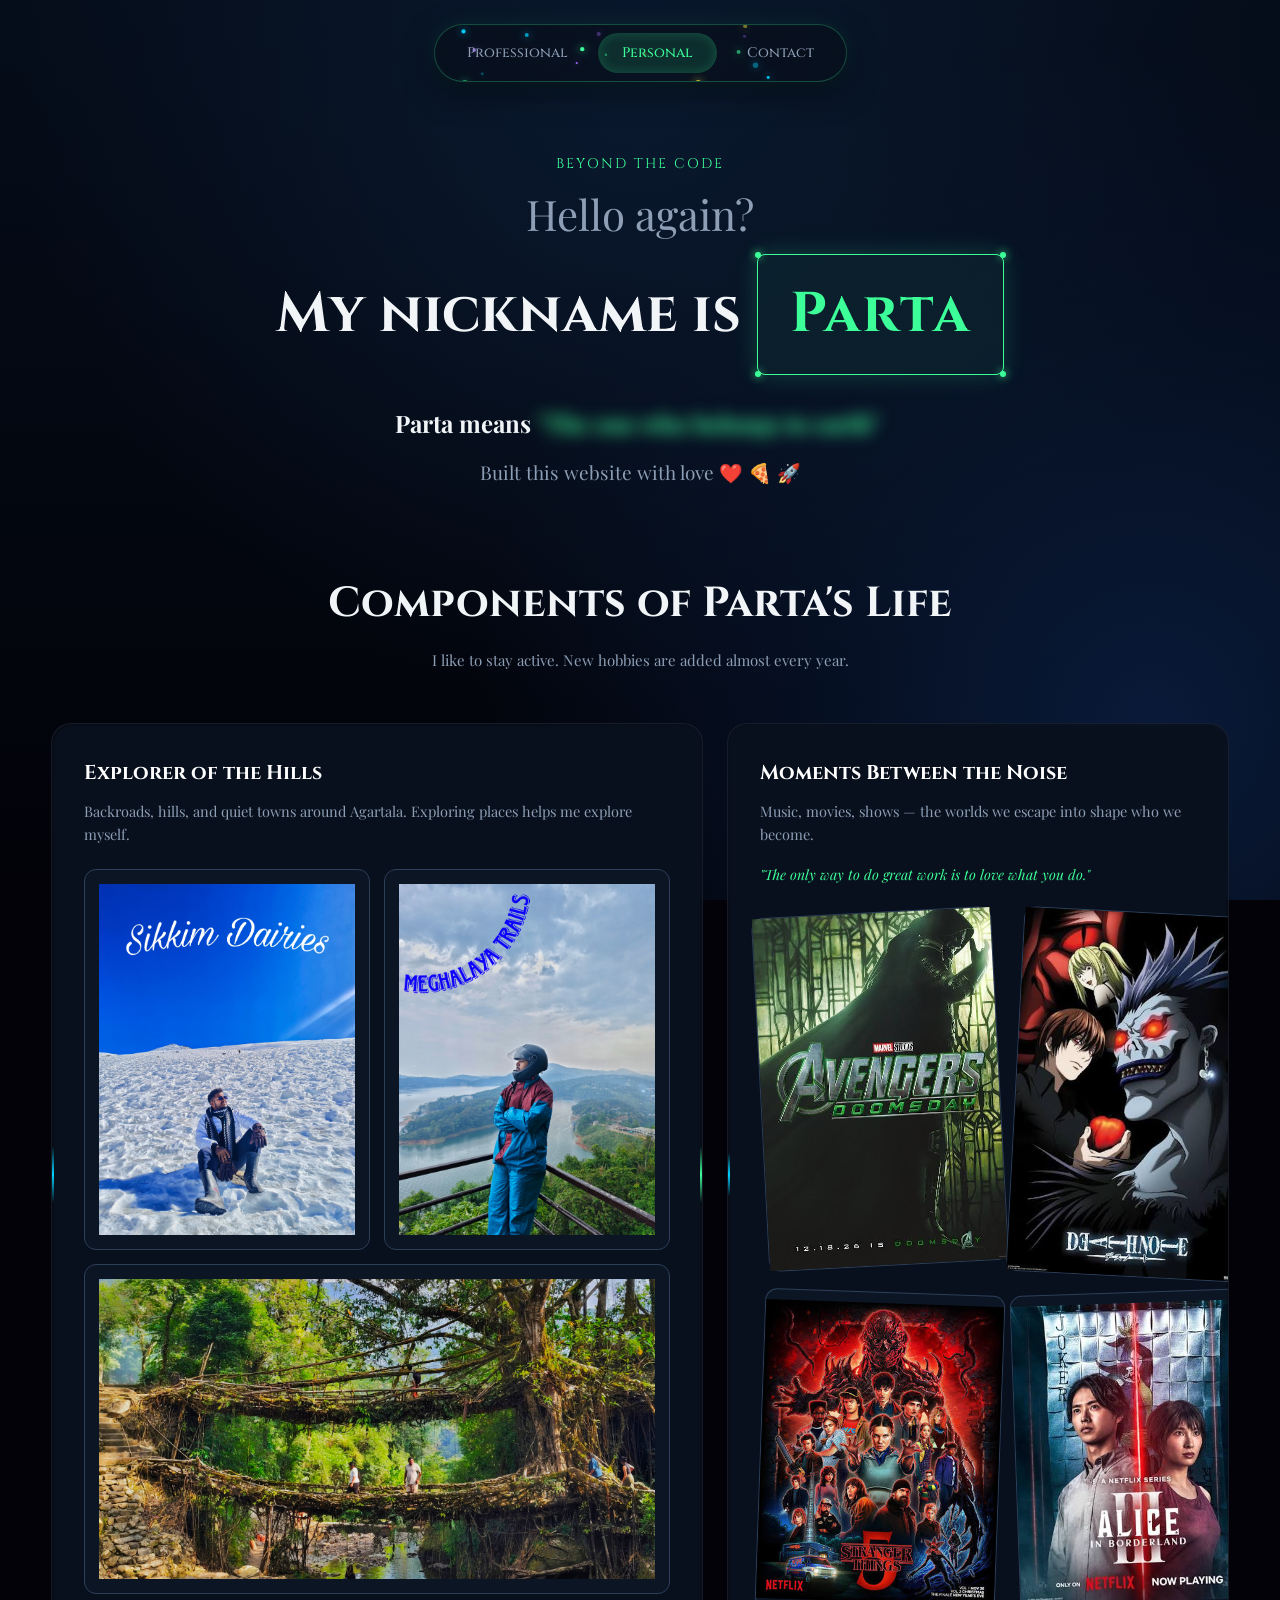
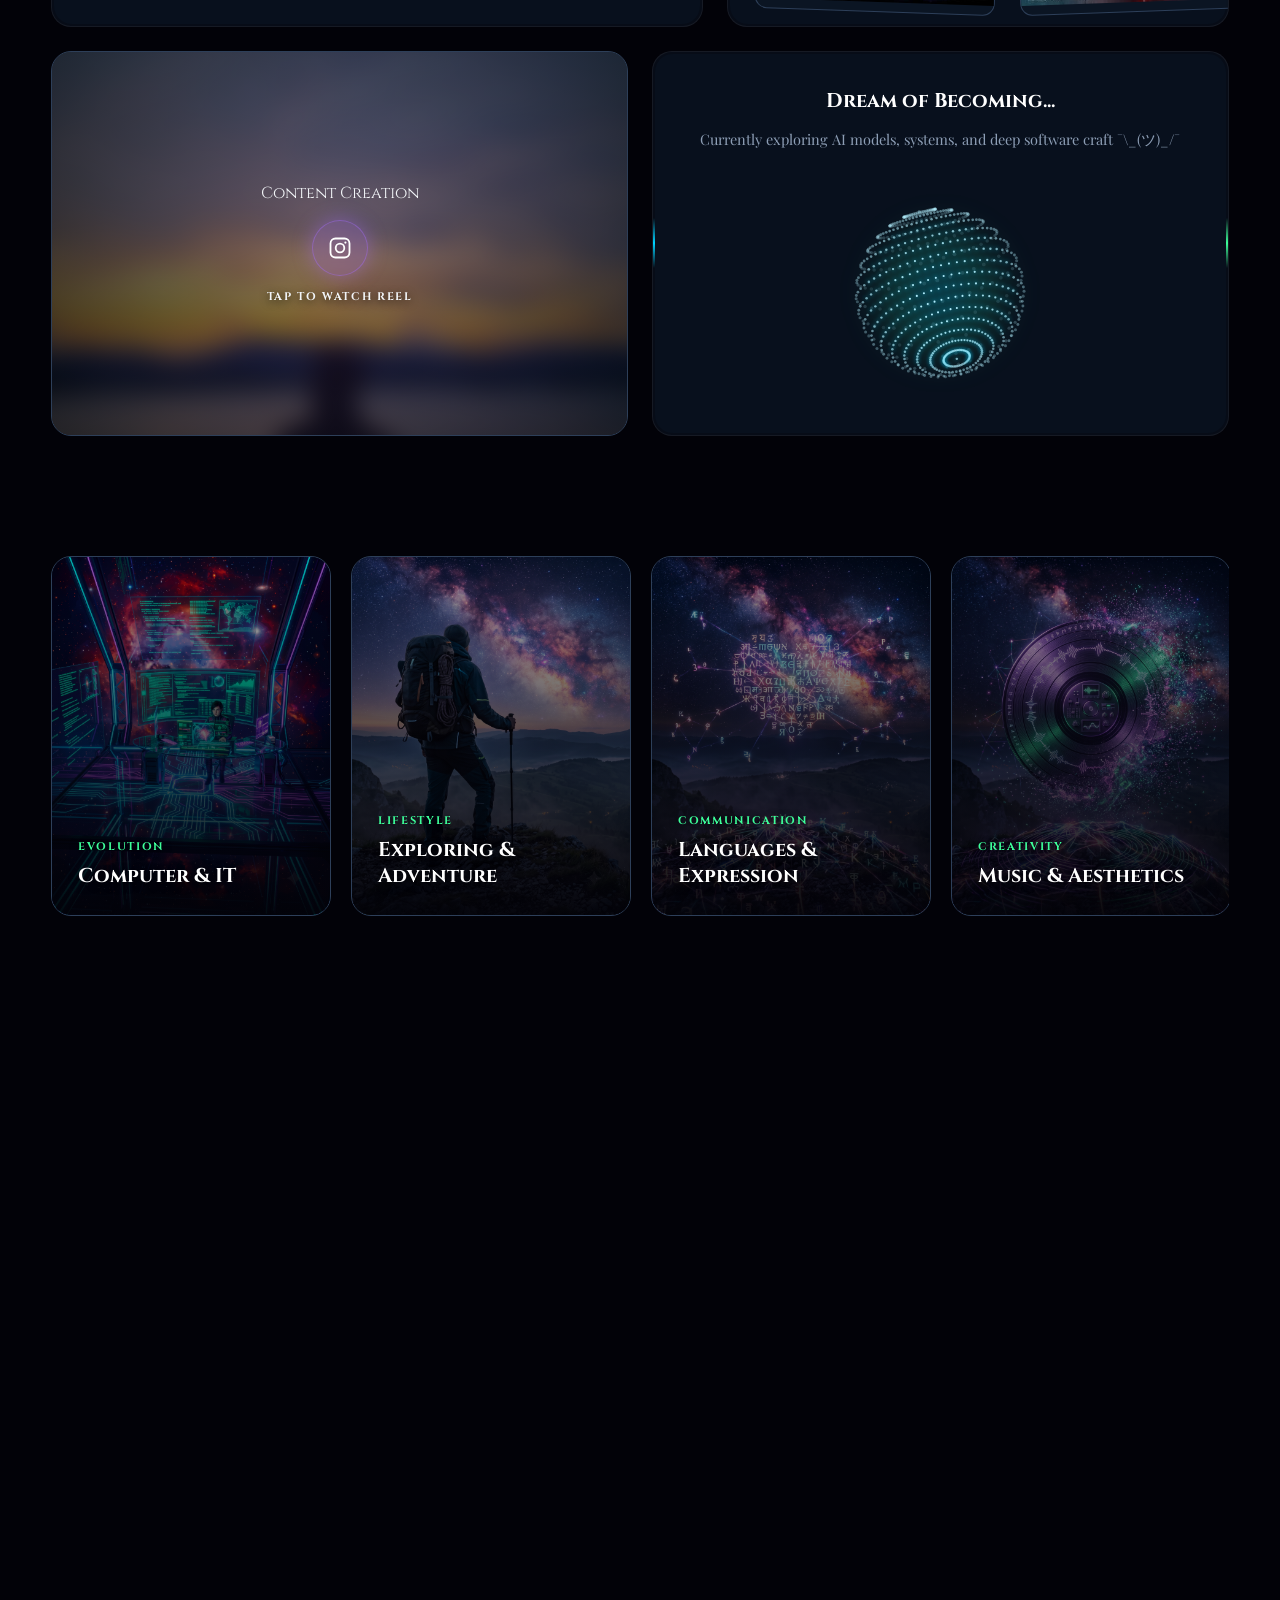
==== personal.html @ 447e6104 "New" ====
<!DOCTYPE html>
<html lang="en">
<head>
<meta charset="UTF-8">
<meta name="viewport" content="width=device-width, initial-scale=1">
<title>Personal | Hrituraj Deb</title>
<meta name="description" content="Beyond the code — hobbies, travel, and everyday life of Hrituraj Deb.">
<link rel="preconnect" href="https://fonts.googleapis.com">
<link rel="preconnect" href="https://fonts.gstatic.com" crossorigin>
<link href="https://fonts.googleapis.com/css2?family=Playfair+Display:ital,wght@0,400..900;1,400..900&display=swap" rel="stylesheet">
<link href="https://fonts.googleapis.com/css2?family=Cinzel:wght@400;600;700;900&display=swap" rel="stylesheet">
<link rel="stylesheet" href="style-personal.css">
</head>
<body>

<div class="scroll-progress"><div class="scroll-progress-fill" id="scrollFill"></div></div>

<div class="wipe-overlay" id="wipeOverlay">
  <div class="wipe-panel"></div><div class="wipe-panel"></div><div class="wipe-panel"></div><div class="wipe-panel"></div><div class="wipe-panel"></div>
</div>

<!-- ===================== FIREFLY NAV ===================== -->
<div class="cnav-wrap pop-in">
  <div class="cnav-container">
    <canvas id="fireflies-canvas"></canvas>
    <nav class="cnav">
      <a href="professional.html" data-transition>Professional</a>
      <a href="personal.html" class="active">Personal</a>
      <a href="contact.html" data-transition>Contact</a>
    </nav>
  </div>
</div>

<nav class="cnav-float" id="cnavFloat">
  <a href="professional.html" data-transition>Professional</a>
  <a href="personal.html" class="active">Personal</a>
  <a href="contact.html" data-transition>Contact</a>
</nav>

<!-- ===================== NICKNAME HERO ===================== -->
<section class="nick-hero pop-in">
  <p class="chero-label">BEYOND THE CODE</p>
  <p class="nick-greeting">Hello again?</p>
  <div class="nick-row">
    My nickname is
    <span class="nick-box">
      <span class="nick-corner tl"></span><span class="nick-corner tr"></span>
      <span class="nick-corner bl"></span><span class="nick-corner br"></span>
      Parta
    </span>
  </div>

  <p class="nick-blurb">Parta means<span class="blur-word" id="blurWord">"The one who belongs to earth"</span></p>
  <p class="nick-love">Built this website with love ❤️ 🍕 🚀</p>
</section>

<!-- ===================== COMPONENTS OF LIFE ===================== -->
<section class="csection pop-in" style="padding-top:0;">
  <h2 class="csection-heading">Components of Parta's Life</h2>
  <p class="csection-sub">I like to stay active. New hobbies are added almost every year.</p>

  <div class="life-grid">
    <!-- Card 1: Explorer -->
    <div class="life-card-glow">
      <div class="life-card-inner">
        <div class="life-card-title">Explorer of the Hills</div>
        <div class="life-card-desc">Backroads, hills, and quiet towns around Agartala. Exploring places helps me explore myself.</div>
        <div class="photo-pair">
          <div class="photo-slot">
            <div class="photo-slot-placeholder">
              <img src="IMAGES/Photo1.jpg" alt="Sikkim Dairies">
            </div>
          </div>
          <div class="photo-slot">
            <div class="photo-slot-placeholder">
              <img src="IMAGES/Photo2.jpg" alt="Shiliong Dairies">
            </div>
          </div>
          <div class="photo-slot">
            <div class="photo-slot-placeholder">
              <img src="IMAGES/Photo3.jpg" alt="Shiliong Dairies">
            </div>
          </div>
        </div>
      </div>
    </div>

    <!-- Card 2: Moments -->
    <div class="life-card-glow">
      <div class="life-card-inner">
        <div class="life-card-title">Moments Between the Noise</div>
        <div class="life-card-desc">Music, movies, shows — the worlds we escape into shape who we become.</div>
        <p class="life-quote">"The only way to do great work is to love what you do."</p>
        <div class="collage-grid">
          <div class="collage-item"><img src="IMAGES/Doom.jpeg"></div>
          <div class="collage-item"><img src="IMAGES/death.jpeg"></div>
          <div class="collage-item"><img src="IMAGES/Strange.jpeg"></div>
          <div class="collage-item"><img src="IMAGES/alice.jpeg"></div>
        </div>
      </div>
    </div>
  </div>

  <div class="life-grid-2">
    <!-- Instagram Reel Slot -->
    <!-- Instagram Reel Slot with Blurred Image Background -->
    <a href="https://www.instagram.com/reel/DbbTIzyvBBQ/?utm_source=ig_web_copy_link&igsi=MzRlODBiNWFlZA==" target="_blank" rel="noopener" class="ig-photo-slot">
      <!-- Blurred Background Image Container -->
      <div class="ig-bg-blur">
        <img src="IMAGES/InstaCover.jpg" alt="Instagram Reel Preview">
      </div>
      <div class="ig-bg-overlay"></div>

      <!-- Foreground Interactive Elements -->
      <div class="ig-content">
        <span class="ig-subheading">Content Creation</span>
        <div class="ig-icon">
          <svg viewBox="0 0 24 24" fill="none" stroke="currentColor" stroke-width="1.8">
            <rect x="2.5" y="2.5" width="19" height="19" rx="5"/>
            <circle cx="12" cy="12" r="4.3"/>
            <circle cx="17.4" cy="6.6" r="1.1" fill="currentColor" stroke="none"/>
          </svg>
        </div>
        <span class="ig-tap-label">TAP TO WATCH REEL</span>
      </div>
    </a>

    <!-- Dream of Becoming: 3D Point-Cloud Sphere -->
    <div class="life-card-glow dream-sphere-card">
      <div class="life-card-inner center-content">
        <div class="life-card-title" style="text-align:center;">Dream of Becoming...</div>
        <div class="life-card-desc" style="text-align:center;">Currently exploring AI models, systems, and deep software craft ¯\_(ツ)_/¯</div>
        
        <div class="sphere-wrap">
          <canvas id="globeCanvas" width="220" height="220"></canvas>
          <div class="sphere-glow-backdrop"></div>
        </div>
      </div>
    </div>
  </div>
</section>

<!-- ===================== HORIZONTAL SCROLL CARDS ===================== -->
<section class="csection scroll-section pop-in" style="padding-top:0;">
  <div class="scroll-row">
    <div class="scroll-card">
      <img src="IMAGES/Scroll1.png" alt="Computer & IT Background" class="scroll-card-bg">
      <div class="scroll-card-content">
        <span class="scroll-card-tag">Evolution</span>
        <div class="scroll-card-title">Computer &amp; IT</div>
      </div>
    </div>
    
    <div class="scroll-card">
      <img src="IMAGES/Scroll2.png" alt="Exploring & Adventure Background" class="scroll-card-bg">
      <div class="scroll-card-content">
        <span class="scroll-card-tag">Lifestyle</span>
        <div class="scroll-card-title">Exploring &amp; Adventure</div>
      </div>
    </div>
    
    <div class="scroll-card">
      <img src="IMAGES/Scroll3.png" alt="Languages & Expression Background" class="scroll-card-bg">
      <div class="scroll-card-content">
        <span class="scroll-card-tag">Communication</span>
        <div class="scroll-card-title">Languages &amp; Expression</div>
      </div>
    </div>
    
    <div class="scroll-card">
      <img src="IMAGES/Scroll4.png" alt="Music & Aesthetics Background" class="scroll-card-bg">
      <div class="scroll-card-content">
        <span class="scroll-card-tag">Creativity</span>
        <div class="scroll-card-title">Music &amp; Aesthetics</div>
      </div>
    </div>
  </div>
</section>

<!-- ===================== ROUTINE / PLANS / MUSIC ===================== -->
<section class="csection pop-in" style="padding-top:0;">
  <div class="life-utility-grid">
    <!-- Routine -->
    <div class="life-card-glow">
      <div class="life-card-inner utility-inner">
        <div class="routine-title">Daily routine <span>⏱</span></div>
        <div class="routine-list">
          <div><div class="routine-time">7:00 AM</div><div class="routine-label">Wake up &amp; 1 Charak Chai</div></div>
          <div><div class="routine-time">8:00 AM - 9:30 AM</div><div class="routine-label">Prepairing Meals &amp; Shower</div></div>
          <div><div class="routine-time">10:00 AM - 4:00 PM</div><div class="routine-label">Development &amp; AI Research</div></div>
          <div><div class="routine-time">6:30 PM</div><div class="routine-label">Leisure &amp; Creative Time</div></div>
          <div><div class="routine-time">9:00 PM</div><div class="routine-label">Music &amp; Exploration</div></div>
          <div><div class="routine-time">11:00 PM</div><div class="routine-label">Wrap up &amp; Deep Sleep</div></div>
        </div>
      </div>
    </div>

    <!-- Future Plans -->
    <div class="life-card-glow">
      <div class="life-card-inner utility-inner">
        <div class="routine-title">Future plan <span>🎯</span></div>
        <ul class="plan-list">
          <li>Graduation with Masters</li>
          <li>Exploring the hidden natural gems of India</li>
          <li>Deploying my own search engine</li>
          <li>Master crafting skill</li>
          <li>Make family &amp; peers proud</li>
          <li>May be a trip to Morocco... who knows 🥱</li>
        </ul>
      </div>
    </div>

    <!-- Cosmic Vinyl Music Player Card -->
    <div class="life-card-glow music-bento-card">
      <div class="life-card-inner utility-inner music-player-v2">
        <audio id="portfolioAudio" src="Be Intehaan_320(KoshalWorld.Com).mp3" preload="metadata"></audio>

        <!-- Top Header & Live Status Badge -->
        <div class="music-top-bar">
          <span class="music-kicker">FAVORITE TRACK</span>
          <span class="music-badge" id="musicStatusBadge">
            <span class="music-pulse-dot"></span> Paused
          </span>
        </div>

        <!-- Center Showcase: Rotating Vinyl & Track Meta -->
        <div class="music-showcase">
          <div class="vinyl-disc-wrap" id="vinylWrap">
            <div class="vinyl-disc">
              <div class="vinyl-groove g1"></div>
              <div class="vinyl-groove g2"></div>
              <div class="vinyl-groove g3"></div>
              <div class="vinyl-center">
                <div class="vinyl-label">
                  <span>Race 2</span>
                </div>
                <div class="vinyl-hole"></div>
              </div>
            </div>
            <div class="vinyl-glow"></div>
          </div>

          <div class="music-track-info">
            <h3 class="music-player-title">Be Intehaan</h3>
            <p class="music-player-sub">Atif Aslam &amp; Sunidhi Chauhan</p>
            <span class="music-album-tag">Race 2 Soundtrack</span>
          </div>
        </div>

        <!-- Animated Audio Spectrum Visualizer -->
        <div class="music-spectrum" id="musicWave"></div>

        <!-- Progress Timeline & Scrub Bar -->
        <div class="music-progress-wrap">
          <span class="music-time" id="musicCurrentTime">0:00</span>
          <div class="music-progress-bar" id="musicProgressBar">
            <div class="music-progress-fill" id="musicProgressFill"></div>
            <div class="music-progress-handle" id="musicProgressHandle"></div>
          </div>
          <span class="music-time" id="musicDuration">0:00</span>
        </div>

        <!-- Control Buttons -->
        <div class="music-controls">
          <button type="button" class="m-ctrl-btn" id="prevTrackBtn" aria-label="Rewind 10s">
            <svg viewBox="0 0 24 24" fill="none" stroke="currentColor" stroke-width="2"><path d="M11 19l-9-7 9-7v14zM22 19l-9-7 9-7v14z"/></svg>
          </button>
          
          <button type="button" class="m-play-btn" aria-label="Play Track" id="playBtn">
            <svg viewBox="0 0 24 24" fill="currentColor"><path d="M8 5v14l11-7z"/></svg>
          </button>
          
          <button type="button" class="m-ctrl-btn" id="nextTrackBtn" aria-label="Forward 10s">
            <svg viewBox="0 0 24 24" fill="none" stroke="currentColor" stroke-width="2"><path d="M13 5l9 7-9 7V5zM2 5l9 7-9 7V5z"/></svg>
          </button>
        </div>
      </div>
    </div>
  </div>
</section>

<!-- ===================== FINAL THANKS ===================== -->
<section class="final-thanks pop-in">
  <p class="final-thanks-label">For visiting my profile</p>
  <div class="thankyou-block">
    <!-- Animated Drifting Cloud Layers -->
    <div class="clouds-backdrop" aria-hidden="true">
      <div class="cloud-layer cloud-layer-back"></div>
      <div class="cloud-layer cloud-layer-mid"></div>
      <div class="cloud-layer cloud-layer-front"></div>
    </div>

    <!-- Thank You Text Content -->
    <p class="thankyou-text">Thank you.</p>
  </div>
  <div style="margin-top:24px;">
    <a href="contact.html" class="cbtn" data-transition>Let's Get In Touch &gt;</a>
  </div>
</section>

<!-- ===================== FOOTER ===================== -->
<footer class="cfooter pop-in">
  <span class="cfooter-name">Hrituraj Deb</span>
  <div class="cfooter-socials">
    <a href="https://www.instagram.com/inclined__soul?utm_source=qr&igsh=NzVuamp5dzZkOHFp" aria-label="Instagram"><svg viewBox="0 0 24 24" fill="none" stroke="currentColor" stroke-width="1.6"><rect x="2.5" y="2.5" width="19" height="19" rx="5"/><circle cx="12" cy="12" r="4.3"/></svg></a>
    <a href="https://www.linkedin.com/in/hrituraj-deb-16aa7535a/" aria-label="LinkedIn"><svg viewBox="0 0 24 24" fill="currentColor"><path d="M20.45 20.45h-3.56v-5.57c0-1.33-.02-3.03-1.85-3.03-1.86 0-2.14 1.45-2.14 2.94v5.66H9.34V9h3.41v1.56h.05c.48-.9 1.64-1.85 3.37-1.85 3.6 0 4.27 2.37 4.27 5.46v6.28zM5.34 7.43a2.07 2.07 0 1 1 0-4.13 2.07 2.07 0 0 1 0 4.13zM7.12 20.45H3.56V9h3.56v11.45z"/></svg></a>
    <a href="https://github.com/Devil1867" aria-label="GitHub"><svg viewBox="0 0 24 24" fill="currentColor"><path d="M12 .5C5.65.5.5 5.65.5 12c0 5.08 3.29 9.39 7.86 10.91.57.1.78-.25.78-.55 0-.27-.01-1.17-.02-2.12-3.2.7-3.87-1.36-3.87-1.36-.53-1.34-1.29-1.7-1.29-1.7-1.05-.72.08-.7.08-.7 1.17.08 1.78 1.2 1.78 1.2 1.03 1.77 2.71 1.26 3.37.96.1-.75.4-1.26.73-1.55-2.55-.29-5.23-1.28-5.23-5.7 0-1.26.45-2.29 1.19-3.1-.12-.29-.52-1.46.11-3.05 0 0 .97-.31 3.18 1.18a11 11 0 0 1 5.79 0c2.2-1.49 3.17-1.18 3.17-1.18.64 1.59.24 2.76.12 3.05.74.81 1.18 1.84 1.18 3.1 0 4.43-2.69 5.4-5.25 5.69.41.36.78 1.08.78 2.17 0 1.57-.01 2.83-.01 3.22 0 .3.2.66.79.55A10.52 10.52 0 0 0 23.5 12C23.5 5.65 18.35.5 12 .5z"/></svg></a>
    <a href="mailto:debhrituraj621@gmail.com" aria-label="Email"><svg viewBox="0 0 24 24" fill="none" stroke="currentColor" stroke-width="1.6"><rect x="2" y="4" width="20" height="16" rx="2"/><path d="m3 6 9 7 9-7"/></svg></a>
  </div>
</footer>

<script src="clone-shared.js"></script>
<script>
  /* Fireflies on Nav Canvas */
  (function initFireflies() {
    const canvas = document.getElementById('fireflies-canvas');
    if (!canvas) return;
    const ctx = canvas.getContext('2d');
    let width, height;
    
    function resize() {
      width = canvas.width = canvas.parentElement.offsetWidth;
      height = canvas.height = canvas.parentElement.offsetHeight;
    }
    resize();
    window.addEventListener('resize', resize);

    const colors = ['#3dff9a', '#00d2ff', '#a56cff', '#ffec3d'];
    const particles = Array.from({ length: 18 }, () => ({
      x: Math.random() * width,
      y: Math.random() * height,
      vx: (Math.random() - 0.5) * 0.8,
      vy: (Math.random() - 0.5) * 0.8,
      size: Math.random() * 2 + 1,
      color: colors[Math.floor(Math.random() * colors.length)],
      alpha: Math.random()
    }));

    function loop() {
      ctx.clearRect(0, 0, width, height);
      particles.forEach(p => {
        p.x += p.vx;
        p.y += p.vy;
        p.alpha += (Math.random() - 0.5) * 0.05;
        if (p.alpha < 0.2) p.alpha = 0.2;
        if (p.alpha > 1) p.alpha = 1;
        if (p.x < 0) p.x = width;
        if (p.x > width) p.x = 0;
        if (p.y < 0) p.y = height;
        if (p.y > height) p.y = 0;

        ctx.beginPath();
        ctx.arc(p.x, p.y, p.size, 0, Math.PI * 2);
        ctx.fillStyle = p.color;
        ctx.globalAlpha = p.alpha;
        ctx.shadowBlur = 8;
        ctx.shadowColor = p.color;
        ctx.fill();
      });
      requestAnimationFrame(loop);
    }
    loop();
  })();

  /* Click to Reveal Word */
  const blurWord = document.getElementById('blurWord');
  if (blurWord){
    blurWord.addEventListener('click', () => blurWord.classList.toggle('revealed'));
  }
  /* 3. Audio Engine & Turntable Controller */
  const wave = document.getElementById('musicWave');
  if (wave && wave.children.length === 0) {
    for (let i = 0; i < 32; i++) {
      const bar = document.createElement('span');
      wave.appendChild(bar);
    }
  }

  const audio = document.getElementById('portfolioAudio');
  const playBtn = document.getElementById('playBtn');
  const vinylWrap = document.getElementById('vinylWrap');
  const vinylDisc = vinylWrap?.querySelector('.vinyl-disc');
  const statusBadge = document.getElementById('musicStatusBadge');
  const progressFill = document.getElementById('musicProgressFill');
  const progressBar = document.getElementById('musicProgressBar');
  const currentTimeEl = document.getElementById('musicCurrentTime');
  const durationEl = document.getElementById('musicDuration');
  const prevBtn = document.getElementById('prevTrackBtn');
  const nextBtn = document.getElementById('nextTrackBtn');

  function formatTime(seconds) {
    if (isNaN(seconds)) return '0:00';
    const mins = Math.floor(seconds / 60);
    const secs = Math.floor(seconds % 60);
    return `${mins}:${secs < 10 ? '0' : ''}${secs}`;
  }

  function setPlaybackVisuals(isPlaying) {
    if (!playBtn) return;
    
    // Animate Equalizer Bars
    if (wave) {
      [...wave.children].forEach(bar => {
        bar.style.animationPlayState = isPlaying ? 'running' : 'paused';
      });
    }

    // Spin Vinyl Disc & Glow
    if (vinylDisc) {
      vinylDisc.style.animationPlayState = isPlaying ? 'running' : 'paused';
    }
    if (vinylWrap) {
      vinylWrap.classList.toggle('playing', isPlaying);
    }

    // Toggle Badge
    if (statusBadge) {
      statusBadge.classList.toggle('playing', isPlaying);
      statusBadge.innerHTML = isPlaying 
        ? '<span class="music-pulse-dot"></span> Playing' 
        : '<span class="music-pulse-dot"></span> Paused';
    }

    // Switch Play / Pause Icon
    playBtn.innerHTML = isPlaying
      ? '<svg viewBox="0 0 24 24" fill="currentColor"><path d="M6 5h4v14H6zM14 5h4v14h-4z"/></svg>'
      : '<svg viewBox="0 0 24 24" fill="currentColor"><path d="M8 5v14l11-7z"/></svg>';
  }

  if (audio && playBtn) {
    playBtn.addEventListener('click', () => {
      if (audio.paused) {
        audio.play().then(() => setPlaybackVisuals(true)).catch(console.error);
      } else {
        audio.pause();
        setPlaybackVisuals(false);
      }
    });

    audio.addEventListener('loadedmetadata', () => {
      if (durationEl) durationEl.textContent = formatTime(audio.duration);
    });

    audio.addEventListener('timeupdate', () => {
      if (!audio.duration) return;
      const pct = (audio.currentTime / audio.duration) * 100;
      if (progressFill) progressFill.style.width = pct + '%';
      if (currentTimeEl) currentTimeEl.textContent = formatTime(audio.currentTime);
    });

    audio.addEventListener('ended', () => {
      setPlaybackVisuals(false);
      if (progressFill) progressFill.style.width = '0%';
      if (currentTimeEl) currentTimeEl.textContent = '0:00';
    });

    if (progressBar) {
      progressBar.addEventListener('click', (e) => {
        const rect = progressBar.getBoundingClientRect();
        const clickRatio = (e.clientX - rect.left) / rect.width;
        audio.currentTime = clickRatio * audio.duration;
      });
    }

    if (prevBtn) {
      prevBtn.addEventListener('click', () => {
        audio.currentTime = Math.max(0, audio.currentTime - 10);
      });
    }

    if (nextBtn) {
      nextBtn.addEventListener('click', () => {
        audio.currentTime = Math.min(audio.duration, audio.currentTime + 10);
      });
    }
  }

  /* Scroll Progress & Floating Nav */
  const scrollFill = document.getElementById('scrollFill');
  const cnavFloat = document.getElementById('cnavFloat');
  window.addEventListener('scroll', () => {
    const scrollable = document.documentElement.scrollHeight - window.innerHeight;
    const pct = scrollable > 0 ? (window.scrollY / scrollable) * 100 : 0;
    if (scrollFill) scrollFill.style.height = pct + '%';
    if (cnavFloat) cnavFloat.classList.toggle('visible', window.scrollY > 300);
  }, { passive:true });

  /* Pop-in Observer */
  const popEls = document.querySelectorAll('.pop-in');
  if ('IntersectionObserver' in window) {
    const io = new IntersectionObserver((entries) => {
      entries.forEach(entry => {
        if (entry.isIntersecting) {
          entry.target.classList.add('in-view');
          io.unobserve(entry.target);
        }
      });
    }, { threshold: 0.1 });
    popEls.forEach(el => io.observe(el));
  } else {
    popEls.forEach(el => el.classList.add('in-view'));
  }
/* 3D Dotted Point-Cloud Sphere Engine */
  (function init3DGlobe() {
    const canvas = document.getElementById('globeCanvas');
    if (!canvas) return;
    const ctx = canvas.getContext('2d');
    
    const size = 220;
    canvas.width = size * window.devicePixelRatio;
    canvas.height = size * window.devicePixelRatio;
    ctx.scale(window.devicePixelRatio, window.devicePixelRatio);

    const radius = 80;
    const points = [];
    const numRings = 16;
    const dotsPerRing = 48;

    // Generate UV Sphere Latitude & Longitude Dot Coordinates
    for (let i = 0; i < numRings; i++) {
      const phi = (Math.PI * (i + 1)) / (numRings + 1);
      const y = radius * Math.cos(phi);
      const ringRadius = radius * Math.sin(phi);

      for (let j = 0; j < dotsPerRing; j++) {
        const theta = (2 * Math.PI * j) / dotsPerRing;
        const x = ringRadius * Math.sin(theta);
        const z = ringRadius * Math.cos(theta);
        points.push({ x, y, z });
      }
    }

    // Include Poles
    points.push({ x: 0, y: radius, z: 0 });
    points.push({ x: 0, y: -radius, z: 0 });

    let rotY = 0;
    const tiltX = 0.35; // Tilt axis forward
    const tiltZ = -0.25; // Subtle diagonal lean

    function project(p, angleY) {
      // Rotate around Y axis
      const cosY = Math.cos(angleY);
      const sinY = Math.sin(angleY);
      let x1 = p.x * cosY + p.z * sinY;
      let y1 = p.y;
      let z1 = -p.x * sinY + p.z * cosY;

      // Fixed Tilt on X
      const cosX = Math.cos(tiltX);
      const sinX = Math.sin(tiltX);
      let y2 = y1 * cosX - z1 * sinX;
      let z2 = y1 * sinX + z1 * cosX;

      // Fixed Tilt on Z
      const cosZ = Math.cos(tiltZ);
      const sinZ = Math.sin(tiltZ);
      let x3 = x1 * cosZ - y2 * sinZ;
      let y3 = x1 * sinZ + y2 * cosZ;

      // Perspective projection
      const fov = 260;
      const scale = fov / (fov + z2);
      const projX = size / 2 + x3 * scale;
      const projY = size / 2 + y3 * scale;
      
      // Depth shading (brighter in front, dim in back)
      const alpha = Math.max(0.12, (z2 + radius) / (2 * radius));

      return { x: projX, y: projY, scale, alpha, z: z2 };
    }

    function render() {
      ctx.clearRect(0, 0, size, size);
      rotY += 0.007; // Rotation speed

      const projected = points.map(p => project(p, rotY));

      // Sort points by depth so front dots render cleanly
      projected.sort((a, b) => a.z - b.z);

      projected.forEach(p => {
        ctx.beginPath();
        const dotSize = Math.max(0.6, p.scale * 1.35);
        ctx.arc(p.x, p.y, dotSize, 0, Math.PI * 2);
        
        // Cyan-emerald glowing points
        ctx.fillStyle = `rgba(180, 240, 255, ${p.alpha})`;
        ctx.shadowBlur = p.alpha > 0.6 ? 4 : 0;
        ctx.shadowColor = '#00d2ff';
        ctx.fill();
      });

      requestAnimationFrame(render);
    }
    render();
  })();
</script>
</body>
</html>
---- style-personal.css ----
@import url('https://fonts.googleapis.com/css2?family=Playfair+Display:ital,wght@0,400..900;1,400..900&display=swap');
:root {
  --bg-0: #020208;
  --bg-navy: #050d1a;
  --bg-1: rgba(10, 16, 28, 0.75);
  --bg-2: #0e1726;
  --line: #1c2738;
  --line-bright: #2d3f59;
  --text-0: #f2f5f8;
  --text-1: #8d9eb5;
  --text-2: #52637a;
  --accent: #3dff9a;
  --accent-dim: rgba(61, 255, 154, 0.15);
  --accent-2: #00d2ff;
  --purple: #a56cff;
  --mono: 'Cinzel', Georgia, serif;
  --display: 'Playfair Display', Georgia, serif;
}

* { margin: 0; padding: 0; box-sizing: border-box; }
html { scroll-behavior: smooth; background: var(--bg-0); }

body {
  background-color: var(--bg-0);
  background-image: 
    radial-gradient(circle at 50% 10%, #0a192f 0%, transparent 60%),
    radial-gradient(circle at 90% 80%, #091a38 0%, transparent 50%),
    linear-gradient(180deg, var(--bg-navy) 0%, var(--bg-0) 100%),
    linear-gradient(to right, rgba(61, 255, 154, 0.04) 1px, transparent 1px),
    linear-gradient(to bottom, rgba(61, 255, 154, 0.04) 1px, transparent 1px);
  background-size: 100% 100%, 100% 100%, 100% 100%, 50px 50px, 50px 50px;
  background-attachment: fixed;
  color: var(--text-0);
  font-family: var(--mono);
  font-size: 16px;
  line-height: 1.7;
  overflow-x: hidden;
}

a { color: inherit; text-decoration: none; }
::selection { background: var(--accent); color: #000; }
img { max-width: 100%; display: block; }

/* ===================== SCROLL PROGRESS ===================== */
.scroll-progress {
  position: fixed;
  top: 0; right: 8px;
  width: 4px;
  height: 100vh;
  z-index: 200;
  pointer-events: none;
}
.scroll-progress-fill {
  width: 100%;
  background: linear-gradient(to bottom, var(--accent-2), var(--accent));
  box-shadow: 0 0 12px var(--accent);
  height: 0%;
  border-radius: 4px;
}

/* ===================== POP-UP ANIMATIONS ===================== */
.pop-in {
  opacity: 0;
  transform: translateY(30px) scale(0.97);
  transition: opacity 0.7s cubic-bezier(0.16, 1, 0.3, 1), transform 0.7s cubic-bezier(0.16, 1, 0.3, 1);
}
.pop-in.in-view {
  opacity: 1;
  transform: translateY(0) scale(1);
}

/* ===================== FIREFLY NAV ===================== */
.cnav-wrap {
  display: flex;
  justify-content: center;
  padding: 24px 16px 0;
  position: relative;
  z-index: 50;
  width: 100%;
}
.cnav-container {
  position: relative;
  border-radius: 999px;
  padding: 2px;
  backdrop-filter: blur(14px);
  background: rgba(8, 15, 26, 0.65);
  border: 1px solid rgba(61, 255, 154, 0.25);
  box-shadow: 0 10px 30px rgba(0, 0, 0, 0.5), 0 0 20px rgba(61, 255, 154, 0.1);
  transition: transform 0.3s cubic-bezier(0.34, 1.56, 0.64, 1), box-shadow 0.3s ease;
  overflow: hidden;
  max-width: 100%;
}
.cnav-container:hover {
  transform: translateY(-3px) scale(1.01);
  box-shadow: 0 15px 40px rgba(0, 0, 0, 0.6), 0 0 25px rgba(61, 255, 154, 0.3);
}
#fireflies-canvas {
  position: absolute;
  inset: 0;
  pointer-events: none;
  border-radius: 999px;
  z-index: 1;
}
.cnav {
  display: flex;
  gap: 6px;
  padding: 6px;
  position: relative;
  z-index: 2;
  align-items: center;
  justify-content: center;
  flex-wrap: nowrap;
}
.cnav a {
  font-size: clamp(12px, 3vw, 14px);
  font-weight: 500;
  padding: 8px clamp(12px, 3.5vw, 24px);
  border-radius: 999px;
  color: var(--text-1);
  transition: all 0.25s ease;
  white-space: nowrap;
}
.cnav a:hover {
  color: #fff;
  text-shadow: 0 0 8px rgba(255,255,255,0.6);
}
.cnav a.active {
  color: var(--accent);
  background: rgba(61, 255, 154, 0.12);
  box-shadow: inset 0 0 12px rgba(61, 255, 154, 0.2);
}

.cnav-float {
  position: fixed;
  bottom: 28px;
  left: 50%;
  transform: translateX(-50%) translateY(20px);
  opacity: 0;
  pointer-events: none;
  z-index: 150;
  transition: opacity .3s ease, transform .3s ease;
  display: flex;
  gap: 6px;
  background: rgba(5, 13, 26, 0.85);
  backdrop-filter: blur(14px);
  border: 1px solid var(--line-bright);
  border-radius: 999px;
  padding: 6px;
}
.cnav-float.visible { opacity: 1; transform: translateX(-50%) translateY(0); pointer-events: auto; }
.cnav-float a {
  font-size: 13px;
  padding: 8px 20px;
  border-radius: 999px;
  color: var(--text-1);
}
.cnav-float a.active { color: var(--accent); background: var(--accent-dim); }

/* ===================== NICKNAME HERO ===================== */
.nick-hero {
  max-width: 1100px;
  margin: 0 auto;
  padding: 70px 4vw 40px;
  text-align: center;
}
.chero-label {
  font-size: 14px;
  color: var(--accent);
  letter-spacing: 2px;
  text-transform: uppercase;
  margin-bottom: 12px;
}
.nick-greeting {
  font-family: var(--display);
  font-size: clamp(26px, 4.5vw, 42px);
  color: var(--text-1);
  margin-bottom: 14px;
  line-height: 1.25;
}
.nick-row {
  display: flex;
  align-items: center;
  justify-content: center;
  flex-wrap: wrap;
  gap: 16px;
  font-family: var(--mono);
  font-size: clamp(32px, 5.5vw, 56px);
  font-weight: 700;
  color: var(--text-0);
  margin-bottom: 28px;
}
.nick-box {
  position: relative;
  display: inline-flex;
  align-items: center;
  padding: 12px 32px;
  border: 1px solid var(--accent);
  border-radius: 8px;
  color: var(--accent);
  background: rgba(61, 255, 154, 0.05);
  box-shadow: 0 0 25px rgba(61, 255, 154, 0.2);
  letter-spacing: 2px;
}
.nick-corner {
  position: absolute;
  width: 6px; height: 6px;
  border-radius: 50%;
  background: var(--accent);
  box-shadow: 0 0 8px var(--accent);
}
.nick-corner.tl { top: -3px; left: -3px; }
.nick-corner.tr { top: -3px; right: -3px; }
.nick-corner.bl { bottom: -3px; left: -3px; }
.nick-corner.br { bottom: -3px; right: -3px; }

.nick-blurb {
  font-family: var(--display);
  font-size: 24px;
  font-weight: 700;
  color: var(--text-0);
  margin-bottom: 12px;
}
.blur-word {
  cursor: pointer;
  filter: blur(8px);
  color: var(--accent);
  transition: filter 0.35s ease, color 0.35s ease;
  display: inline-block;
  padding: 0 6px;
}
.blur-word.revealed { filter: blur(0); }

.nick-love {
  font-family: var(--display);
  color: var(--text-1);
  font-size: 19px;
  margin-bottom: 40px;
}

/* ===================== CLOUD FLOWING THANK YOU ===================== */
.thankyou-block {
  position: relative;
  text-align: center;
  padding: 60px 0 70px;
  overflow: hidden;
  border-radius: 20px;
}

/* Floating Clouds Backdrop */
.clouds-backdrop {
  position: absolute;
  inset: 0;
  pointer-events: none;
  z-index: 0;
  overflow: hidden;
  mask-image: linear-gradient(to bottom, transparent 0%, rgba(0, 0, 0, 1) 25%, rgba(0, 0, 0, 1) 75%, transparent 100%);
  -webkit-mask-image: linear-gradient(to bottom, transparent 0%, rgba(0, 0, 0, 1) 25%, rgba(0, 0, 0, 1) 75%, transparent 100%);
}

.cloud-layer {
  position: absolute;
  top: 0;
  left: 0;
  width: 300%;
  height: 100%;
  background-repeat: repeat-x;
  background-size: contain;
}

/* Back Cloud Layer: Soft deep purple, slow drift */
.cloud-layer-back {
  background-image: radial-gradient(ellipse 260px 80px at 20% 50%, rgba(165, 108, 255, 0.22) 0%, transparent 70%),
                    radial-gradient(ellipse 320px 90px at 70% 40%, rgba(0, 210, 255, 0.18) 0%, transparent 70%);
  animation: driftClouds 32s linear infinite;
  filter: blur(28px);
  opacity: 0.6;
}

/* Mid Cloud Layer: Vibrant neon magenta/purple puff */
.cloud-layer-mid {
  background-image: radial-gradient(ellipse 200px 70px at 40% 60%, rgba(224, 30, 90, 0.25) 0%, transparent 65%),
                    radial-gradient(ellipse 240px 80px at 90% 50%, rgba(165, 108, 255, 0.3) 0%, transparent 70%);
  animation: driftClouds 22s linear infinite;
  filter: blur(20px);
  opacity: 0.75;
}

/* Front Cloud Layer: Emerald & Cyan drift, fastest layer */
.cloud-layer-front {
  background-image: radial-gradient(ellipse 180px 60px at 15% 45%, rgba(61, 255, 154, 0.2) 0%, transparent 60%),
                    radial-gradient(ellipse 210px 70px at 65% 55%, rgba(0, 210, 255, 0.22) 0%, transparent 65%);
  animation: driftClouds 15s linear infinite;
  filter: blur(14px);
  opacity: 0.85;
}

@keyframes driftClouds {
  0% {
    transform: translateX(0);
  }
  100% {
    transform: translateX(-50%);
  }
}

.thankyou-text {
  position: relative;
  z-index: 2;
  font-family: var(--display);
  font-size: clamp(38px, 6.5vw, 68px);
  font-weight: 800;
  line-height: 1.15;
  background: linear-gradient(135deg, #ffffff 0%, var(--accent) 50%, var(--accent-2) 100%);
  -webkit-background-clip: text;
  -webkit-text-fill-color: transparent;
  text-shadow: 0 10px 30px rgba(0, 0, 0, 0.7);
}
/* ===================== SECTION SHELL ===================== */
.csection { max-width: 1400px; margin: 0 auto; padding: 60px 4vw; }
.csection-heading { font-size: clamp(28px, 3.5vw, 42px); font-weight: 700; text-align: center; margin-bottom: 8px; }
.csection-sub { font-family: var(--display); text-align: center; color: var(--text-1); font-size: 15px; margin-bottom: 50px; }

/* ===================== ROTATING GLOW CARD CONTAINERS ===================== */
.life-card-glow {
  position: relative;
  background: var(--bg-1);
  border-radius: 20px;
  padding: 2px;
  display: flex;
  overflow: hidden;
  border: 1px solid rgba(255, 255, 255, 0.06);
  transition: transform 0.35s cubic-bezier(0.16, 1, 0.3, 1), box-shadow 0.35s ease;
}
.life-card-glow:hover {
  transform: translateY(-4px);
  box-shadow: 0 16px 40px rgba(0, 0, 0, 0.5);
}

.life-card-glow::before {
  content: '';
  position: absolute;
  inset: -200%;
  background: conic-gradient(
    from 0deg,
    transparent 0deg 85deg,
    var(--accent) 90deg,
    transparent 95deg 265deg,
    var(--accent-2) 270deg,
    transparent 275deg 360deg
  );
  animation: rotate-border 7s linear infinite;
  z-index: 0;
}
.life-card-glow:nth-child(2)::before { animation-delay: -2.3s; }
.life-card-glow:nth-child(3)::before { animation-delay: -4.6s; }

@keyframes rotate-border {
  0% { transform: rotate(0deg); }
  100% { transform: rotate(360deg); }
}

.life-card-inner {
  position: relative;
  background: #08101d;
  border-radius: 18px;
  width: 100%;
  height: 100%;
  z-index: 1;
  padding: 30px;
  display: flex;
  flex-direction: column;
}
.center-content { align-items: center; justify-content: center; }

.life-card-title { font-size: 20px; font-weight: 700; margin-bottom: 10px; color: #ffffff; }
.life-card-desc { font-family: var(--display); font-size: 14.5px; color: var(--text-1); margin-bottom: 22px; line-height: 1.6; }
.life-quote { font-family: var(--display); color: var(--accent); font-style: italic; font-size: 14px; margin-top: -6px; margin-bottom: 22px; }

/* Components Grids */
.life-grid {
  display: grid;
  grid-template-columns: 1.3fr 1fr;
  gap: 24px;
  margin-bottom: 24px;
}

.photo-pair { display: grid; grid-template-columns: 1fr 1fr; gap: 14px; }
.photo-slot {
  aspect-ratio: 3/4;
  border-radius: 12px;
  border: 1px solid var(--line-bright);
  background: rgba(14, 23, 38, 0.7);
  overflow: hidden;
  transition: transform 0.3s cubic-bezier(.34,1.56,.64,1), border-color 0.3s ease, box-shadow 0.3s ease;
}
.photo-slot:hover {
  transform: scale(1.06);
  border-color: var(--accent);
  box-shadow: 0 12px 30px rgba(0,0,0,0.4);
  z-index: 2;
}
/* Photo3 — landscape, spans the full row on its own since it's the odd one out in a 2-col grid */
.photo-slot:nth-child(3) {
  grid-column: 1 / -1;
  aspect-ratio: 16/9;
}
.photo-slot-placeholder {
  width: 100%; height: 100%;
  display: flex; align-items: center; justify-content: center;
  color: var(--text-2); font-family: var(--display); font-size: 13px; text-align: center; padding: 14px;
}
.photo-slot-placeholder img {
  width: 100%;
  height: 100%;
  object-fit: cover;
  display: block;
}

.collage-grid {
  display: grid;
  grid-template-columns: 1fr 1fr;
  gap: 14px;
  padding-top: 4px;
}
.collage-item {
  aspect-ratio: 3/4;
  border-radius: 12px;
  border: 1px solid var(--line-bright);
  background: rgba(14, 23, 38, 0.7);
  display: flex; align-items: center; justify-content: center;
  color: var(--text-2); font-family: var(--display); font-size: 12px; text-align: center;
  transform: rotate(var(--r, 0deg));
  transition: transform 0.3s ease, border-color 0.3s ease;
}
.collage-item:hover { transform: scale(1.05) rotate(0deg); border-color: var(--accent); }
.collage-item:nth-child(1) { --r: -3deg; }
.collage-item:nth-child(2) { --r: 3deg; }
.collage-item:nth-child(3) { --r: 2deg; }
.collage-item:nth-child(4) { --r: -2deg; }

.life-grid-2 {
  display: grid;
  grid-template-columns: 1fr 1fr;
  gap: 24px;
  margin-bottom: 60px;
}

/* ===================== INSTAGRAM REEL BLURRED BACKGROUND ===================== */
.ig-photo-slot {
  position: relative;
  min-height: 280px;
  border-radius: 20px;
  overflow: hidden;
  border: 1px solid var(--line-bright);
  display: flex;
  align-items: center;
  justify-content: center;
  text-decoration: none;
  background: #060913;
  transition: border-color 0.35s ease, transform 0.35s ease, box-shadow 0.35s ease;
}

.ig-photo-slot:hover {
  border-color: var(--purple);
  transform: translateY(-4px);
  box-shadow: 0 16px 40px rgba(165, 108, 255, 0.25);
}

/* Background Image with Blur & Scale Animation */
.ig-bg-blur {
  position: absolute;
  inset: -15px; /* Negative inset prevents white/blank edges caused by filter blur */
  z-index: 1;
  pointer-events: none;
  overflow: hidden;
}

.ig-bg-blur img {
  width: 100%;
  height: 100%;
  object-fit: cover;
  filter: blur(12px) brightness(0.55) saturate(1.2);
  transform: scale(1.05);
  transition: transform 0.5s ease, filter 0.5s ease;
}

.ig-photo-slot:hover .ig-bg-blur img {
  filter: blur(8px) brightness(0.65) saturate(1.3);
  transform: scale(1.12);
}

/* Dark Tint Overlay to Preserve Foreground Contrast */
.ig-bg-overlay {
  position: absolute;
  inset: 0;
  background: radial-gradient(circle at center, rgba(165, 108, 255, 0.15) 0%, rgba(6, 9, 19, 0.6) 100%);
  z-index: 2;
  pointer-events: none;
}

/* Foreground Center Badge & Label */
.ig-content {
  position: relative;
  z-index: 3;
  display: flex;
  flex-direction: column;
  align-items: center;
  justify-content: center;
  gap: 12px;
}

.ig-icon {
  width: 56px;
  height: 56px;
  border-radius: 50%;
  border: 1px solid rgba(165, 108, 255, 0.4);
  background: rgba(165, 108, 255, 0.2);
  backdrop-filter: blur(8px);
  display: flex;
  align-items: center;
  justify-content: center;
  color: #fff;
  box-shadow: 0 0 20px rgba(165, 108, 255, 0.4);
  transition: transform 0.3s ease, background 0.3s ease;
}

.ig-photo-slot:hover .ig-icon {
  transform: scale(1.1);
  background: rgba(165, 108, 255, 0.35);
}

.ig-icon svg {
  width: 24px;
  height: 24px;
}

.ig-tap-label {
  font-family: var(--mono);
  font-size: 11px;
  color: #f2f5f8;
  letter-spacing: 0.15em;
  font-weight: 700;
  text-shadow: 0 2px 8px rgba(0, 0, 0, 0.8);
}

/* ===================== 3D DOTTED GLOBE ===================== */
.dream-sphere-card .center-content {
  display: flex;
  flex-direction: column;
  align-items: center;
  justify-content: space-between;
  min-height: 360px;
}

.sphere-wrap {
  position: relative;
  width: 220px;
  height: 220px;
  margin: 10px auto 0;
  display: flex;
  align-items: center;
  justify-content: center;
}

#globeCanvas {
  position: relative;
  z-index: 2;
  width: 220px;
  height: 220px;
  cursor: grab;
}

#globeCanvas:active {
  cursor: grabbing;
}

.sphere-glow-backdrop {
  position: absolute;
  inset: 15%;
  border-radius: 50%;
  background: radial-gradient(circle, rgba(0, 210, 255, 0.25) 0%, rgba(61, 255, 154, 0.15) 50%, transparent 70%);
  filter: blur(16px);
  z-index: 1;
  pointer-events: none;
}

.sphere-svg {
  width: 100% !important;
  height: 100% !important;
  display: block;
  overflow: visible;
  animation: sphere-spin 24s linear infinite;
  filter: drop-shadow(0 0 12px rgba(61, 255, 154, 0.45));
}

@keyframes sphere-spin {
  0% {
    transform: rotate(0deg);
  }
  100% {
    transform: rotate(360deg);
  }
}

/* ===================== HORIZONTAL SCROLL CARDS WITH IMAGE BG ===================== */
.scroll-section { 
  margin-bottom: 60px; 
}

.scroll-row {
  display: flex;
  gap: 20px;
  overflow-x: auto;
  scroll-snap-type: x mandatory;
  padding-bottom: 16px;
  scrollbar-width: none;
}
.scroll-row::-webkit-scrollbar { 
  display: none; 
}

.scroll-card {
  position: relative;
  flex: 0 0 280px;
  height: 360px;
  border-radius: 20px;
  overflow: hidden;
  border: 1px solid var(--line-bright);
  background: #060913;
  scroll-snap-align: start;
  display: flex;
  align-items: flex-end;
  padding: 26px;
  transition: transform 0.35s cubic-bezier(0.16, 1, 0.3, 1), border-color 0.35s ease, box-shadow 0.35s ease;
}

.scroll-card:hover {
  transform: translateY(-6px);
  border-color: var(--accent);
  box-shadow: 0 20px 40px rgba(61, 255, 154, 0.2);
}

/* Background Image Layer */
.scroll-card-bg {
  position: absolute;
  inset: 0;
  width: 100%;
  height: 100%;
  object-fit: cover;
  object-position: center;
  z-index: 0;
  transition: transform 0.5s ease, filter 0.5s ease;
  filter: brightness(0.7) saturate(1.1);
}

.scroll-card:hover .scroll-card-bg {
  transform: scale(1.08);
  filter: brightness(0.85) saturate(1.2);
}

/* Dark Gradient Overlay for Text Readability */
.scroll-card::after {
  content: "";
  position: absolute;
  inset: 0;
  background: linear-gradient(
    to top, 
    rgba(2, 2, 8, 0.95) 0%, 
    rgba(2, 2, 8, 0.45) 50%, 
    transparent 100%
  );
  z-index: 1;
  pointer-events: none;
}

/* Foreground Typography */
.scroll-card-content { 
  position: relative; 
  z-index: 2; 
}

.scroll-card-tag {
  font-size: 11px;
  letter-spacing: 0.15em;
  color: var(--accent);
  text-transform: uppercase;
  margin-bottom: 6px;
  display: block;
  font-weight: 700;
  text-shadow: 0 2px 8px rgba(0, 0, 0, 0.8);
}

.scroll-card-title { 
  font-size: 20px; 
  font-weight: 700; 
  color: #ffffff; 
  line-height: 1.3;
  text-shadow: 0 2px 10px rgba(0, 0, 0, 0.9);
}

/* ===================== UTILITY GRID (ROUTINE, PLAN, MUSIC) ===================== */
.life-utility-grid {
  display: grid;
  grid-template-columns: repeat(3, 1fr);
  gap: 24px;
  margin-bottom: 60px;
}
.utility-inner { padding: 26px; justify-content: flex-start; }

.routine-title {
  display: flex; justify-content: space-between; align-items: center;
  font-size: 16px; font-weight: 700; margin-bottom: 20px; color: #fff;
  border-bottom: 1px solid var(--line); padding-bottom: 10px;
}
.routine-list { display: flex; flex-direction: column; gap: 14px; }
.routine-time { font-size: 13px; font-weight: 700; color: var(--accent); }
.routine-label { font-family: var(--display); font-size: 13px; color: var(--text-1); }

.plan-list { list-style: none; display: flex; flex-direction: column; gap: 12px; }
.plan-list li {
  font-family: var(--display); font-size: 13.5px; color: var(--text-1);
  padding-left: 22px; position: relative; line-height: 1.5;
}
.plan-list li::before {
  content: "✦"; position: absolute; left: 0; color: var(--accent); font-size: 11px; top: 1px;
}

/* ===================== COSMIC VINYL MUSIC BENTO ===================== */
.music-bento-card {
  background-color: #070311;
  background-image: 
    radial-gradient(circle at 90% 15%, rgba(165, 108, 255, 0.35) 0%, transparent 50%),
    radial-gradient(circle at 10% 85%, rgba(0, 210, 255, 0.22) 0%, transparent 50%),
    radial-gradient(ellipse at 50% 50%, rgba(13, 2, 33, 0.95) 0%, #05020c 100%);
}

.music-player-v2 {
  display: flex;
  flex-direction: column;
  justify-content: space-between;
  padding: 24px 22px;
  gap: 16px;
  background: rgba(8, 12, 24, 0.75);
  backdrop-filter: blur(14px);
}

/* Header & Status */
.music-top-bar {
  display: flex;
  align-items: center;
  justify-content: space-between;
}

.music-kicker {
  font-family: var(--mono);
  font-size: 10px;
  letter-spacing: 0.15em;
  color: var(--text-2);
  font-weight: 700;
}

.music-badge {
  display: inline-flex;
  align-items: center;
  gap: 6px;
  font-family: var(--mono);
  font-size: 10px;
  font-weight: 700;
  color: var(--text-1);
  background: rgba(255, 255, 255, 0.05);
  border: 1px solid rgba(255, 255, 255, 0.1);
  padding: 3px 8px;
  border-radius: 999px;
  transition: all 0.3s ease;
}

.music-badge.playing {
  color: var(--accent);
  background: rgba(61, 255, 154, 0.12);
  border-color: rgba(61, 255, 154, 0.35);
}

.music-pulse-dot {
  width: 6px;
  height: 6px;
  border-radius: 50%;
  background: var(--text-2);
  transition: all 0.3s ease;
}

.music-badge.playing .music-pulse-dot {
  background: var(--accent);
  box-shadow: 0 0 8px var(--accent);
  animation: pulse-music 1.5s infinite;
}

@keyframes pulse-music {
  0%, 100% { transform: scale(1); opacity: 1; }
  50% { transform: scale(1.4); opacity: 0.6; }
}

/* Showcase & Vinyl Disc */
.music-showcase {
  display: flex;
  align-items: center;
  gap: 18px;
}

.vinyl-disc-wrap {
  position: relative;
  width: 72px;
  height: 72px;
  flex-shrink: 0;
}

.vinyl-disc {
  position: relative;
  width: 100%;
  height: 100%;
  border-radius: 50%;
  background: radial-gradient(circle, #2a2a30 0%, #0d0d12 40%, #000000 100%);
  border: 1.5px solid rgba(255, 255, 255, 0.15);
  box-shadow: 0 8px 20px rgba(0, 0, 0, 0.8), inset 0 0 6px rgba(255, 255, 255, 0.1);
  display: flex;
  align-items: center;
  justify-content: center;
  animation: spin-vinyl 6s linear infinite;
  animation-play-state: paused;
}

@keyframes spin-vinyl {
  100% { transform: rotate(360deg); }
}

.vinyl-groove {
  position: absolute;
  border-radius: 50%;
  border: 1px dashed rgba(255, 255, 255, 0.08);
  pointer-events: none;
}
.vinyl-groove.g1 { width: 85%; height: 85%; }
.vinyl-groove.g2 { width: 68%; height: 68%; }
.vinyl-groove.g3 { width: 52%; height: 52%; }

.vinyl-center {
  width: 30px;
  height: 30px;
  border-radius: 50%;
  background: linear-gradient(135deg, #a56cff, #e01e5a);
  display: flex;
  align-items: center;
  justify-content: center;
  position: relative;
}

.vinyl-label {
  font-family: var(--mono);
  font-size: 5px;
  font-weight: 800;
  color: #ffffff;
  letter-spacing: 0.5px;
  text-transform: uppercase;
}

.vinyl-hole {
  position: absolute;
  width: 6px;
  height: 6px;
  border-radius: 50%;
  background: #080c18;
  border: 1px solid rgba(255, 255, 255, 0.3);
}

.vinyl-glow {
  position: absolute;
  inset: -6px;
  border-radius: 50%;
  background: radial-gradient(circle, rgba(165, 108, 255, 0.4), transparent 70%);
  filter: blur(10px);
  opacity: 0;
  transition: opacity 0.4s ease;
  pointer-events: none;
}

.vinyl-disc-wrap.playing .vinyl-glow {
  opacity: 1;
}

.music-track-info {
  display: flex;
  flex-direction: column;
  gap: 2px;
  overflow: hidden;
}

.music-player-title {
  font-family: var(--mono);
  font-size: 16px;
  font-weight: 700;
  color: #ffffff;
  line-height: 1.2;
  white-space: nowrap;
  text-overflow: ellipsis;
  overflow: hidden;
}

.music-player-sub {
  font-family: var(--display);
  font-size: 13px;
  color: var(--text-1);
  white-space: nowrap;
  text-overflow: ellipsis;
  overflow: hidden;
}

.music-album-tag {
  font-family: var(--mono);
  font-size: 9.5px;
  color: var(--accent);
  letter-spacing: 0.08em;
  margin-top: 2px;
}

/* Audio Waveform Spectrum */
.music-spectrum {
  height: 28px;
  display: flex;
  align-items: flex-end;
  justify-content: space-between;
  gap: 2px;
  padding: 4px 6px;
  background: rgba(0, 0, 0, 0.3);
  border-radius: 8px;
  border: 1px solid rgba(255, 255, 255, 0.04);
}

.music-spectrum span {
  flex: 1;
  min-height: 3px;
  background: linear-gradient(to top, rgba(0, 210, 255, 0.4), var(--accent));
  border-radius: 2px;
  animation: spectrum-jump 1.2s ease-in-out infinite alternate;
  animation-play-state: paused;
}

.music-spectrum span:nth-child(2n) { animation-delay: 0.15s; background: linear-gradient(to top, rgba(165, 108, 255, 0.4), var(--accent-2)); }
.music-spectrum span:nth-child(3n) { animation-delay: 0.35s; }
.music-spectrum span:nth-child(4n) { animation-delay: 0.2s; background: linear-gradient(to top, rgba(224, 30, 90, 0.4), var(--purple)); }
.music-spectrum span:nth-child(5n) { animation-delay: 0.45s; }

@keyframes spectrum-jump {
  0% { height: 3px; }
  50% { height: 22px; }
  100% { height: 8px; }
}

/* Progress Bar */
.music-progress-wrap {
  display: flex;
  align-items: center;
  gap: 10px;
  width: 100%;
}

.music-time {
  font-family: var(--mono);
  font-size: 10px;
  color: var(--text-2);
  min-width: 28px;
}

.music-progress-bar {
  flex: 1;
  height: 5px;
  background: rgba(255, 255, 255, 0.08);
  border-radius: 999px;
  cursor: pointer;
  position: relative;
  transition: height 0.2s ease;
}

.music-progress-bar:hover {
  height: 7px;
}

.music-progress-fill {
  width: 0%;
  height: 100%;
  background: linear-gradient(90deg, var(--accent-2), var(--accent));
  border-radius: 999px;
  box-shadow: 0 0 10px rgba(61, 255, 154, 0.5);
  pointer-events: none;
}

/* Controls */
.music-controls {
  display: flex;
  align-items: center;
  justify-content: center;
  gap: 16px;
  margin-top: 2px;
}

.m-ctrl-btn {
  background: rgba(255, 255, 255, 0.04);
  border: 1px solid rgba(255, 255, 255, 0.1);
  color: var(--text-1);
  cursor: pointer;
  width: 36px;
  height: 36px;
  border-radius: 50%;
  display: flex;
  align-items: center;
  justify-content: center;
  transition: all 0.2s ease;
}

.m-ctrl-btn:hover {
  border-color: var(--accent);
  color: var(--accent);
  background: rgba(61, 255, 154, 0.06);
  transform: scale(1.05);
}

.m-ctrl-btn svg {
  width: 14px;
  height: 14px;
}

.m-play-btn {
  background: linear-gradient(135deg, var(--accent), var(--accent-2));
  color: #040812;
  border: none;
  cursor: pointer;
  width: 46px;
  height: 46px;
  border-radius: 50%;
  display: flex;
  align-items: center;
  justify-content: center;
  box-shadow: 0 0 20px rgba(61, 255, 154, 0.45);
  transition: all 0.25s cubic-bezier(0.16, 1, 0.3, 1);
}

.m-play-btn:hover {
  transform: scale(1.1);
  box-shadow: 0 0 30px rgba(61, 255, 154, 0.65);
}

.m-play-btn svg {
  width: 18px;
  height: 18px;
}

/* Buttons */
.cbtn {
  display: inline-flex; align-items: center; gap: 8px;
  font-family: var(--mono); font-size: 14px; font-weight: 600;
  padding: 14px 30px; border-radius: 999px;
  border: 1px solid var(--accent); color: var(--accent);
  background: rgba(61, 255, 154, 0.05);
  box-shadow: 0 0 15px rgba(61, 255, 154, 0.15);
  transition: all .25s ease;
  cursor: pointer;
}
.cbtn:hover {
  background: var(--accent);
  color: #000;
  box-shadow: 0 0 25px rgba(61, 255, 154, 0.4);
  transform: translateY(-3px);
}

/* ===================== FINAL THANKS ===================== */
.final-thanks { text-align: center; padding: 60px 4vw 80px; }
.final-thanks-label { font-size: 13px; color: var(--accent); letter-spacing: 2px; text-transform: uppercase; margin-bottom: 12px; }

/* ===================== FOOTER ===================== */
.cfooter {
  max-width: 1400px;
  margin: 0 auto;
  padding: 40px 4vw 90px;
  display: flex;
  justify-content: space-between;
  align-items: center;
  flex-wrap: wrap;
  gap: 20px;
  border-top: 1px solid var(--line);
}
.cfooter-name { font-weight: 700; font-size: 16px; }
.cfooter-socials { display: flex; gap: 12px; }
.cfooter-socials a {
  width: 38px; height: 38px;
  border-radius: 50%;
  border: 1px solid var(--line-bright);
  display: flex;
  align-items: center;
  justify-content: center;
  color: var(--text-1);
  transition: all .2s ease;
}
.cfooter-socials a:hover {
  border-color: var(--accent);
  color: var(--accent);
  transform: translateY(-2px);
}
.cfooter-socials svg { width: 16px; height: 16px; }

/* ===================== WIPE TRANSITION ===================== */
.wipe-overlay {
  position: fixed; inset: 0; z-index: 9999; pointer-events: none;
  display: flex;
}
.wipe-panel { flex: 1; background: var(--accent); transform: scaleY(0); transform-origin: bottom; }
.wipe-overlay.active .wipe-panel { animation: wipe-up 0.5s cubic-bezier(.76,0,.24,1) forwards; }
.wipe-panel:nth-child(1) { animation-delay: 0s !important; }
.wipe-panel:nth-child(2) { animation-delay: 0.05s !important; }
.wipe-panel:nth-child(3) { animation-delay: 0.1s !important; }
.wipe-panel:nth-child(4) { animation-delay: 0.15s !important; }
.wipe-panel:nth-child(5) { animation-delay: 0.2s !important; }
@keyframes wipe-up {
  0% { transform: scaleY(0); transform-origin: bottom; }
  50% { transform: scaleY(1); transform-origin: bottom; }
  50.01% { transform-origin: top; }
  100% { transform: scaleY(0); transform-origin: top; }
}

/* ===================== RESPONSIVE ===================== */
@media (max-width: 1080px) {
  .life-grid { grid-template-columns: 1fr; }
  .life-grid-2 { grid-template-columns: 1fr; }
  .life-utility-grid { grid-template-columns: 1fr; }
}
@media (max-width: 768px) {
  .collage-grid { grid-template-columns: 1fr 1fr; }
  .cfooter { justify-content: center; text-align: center; }
}
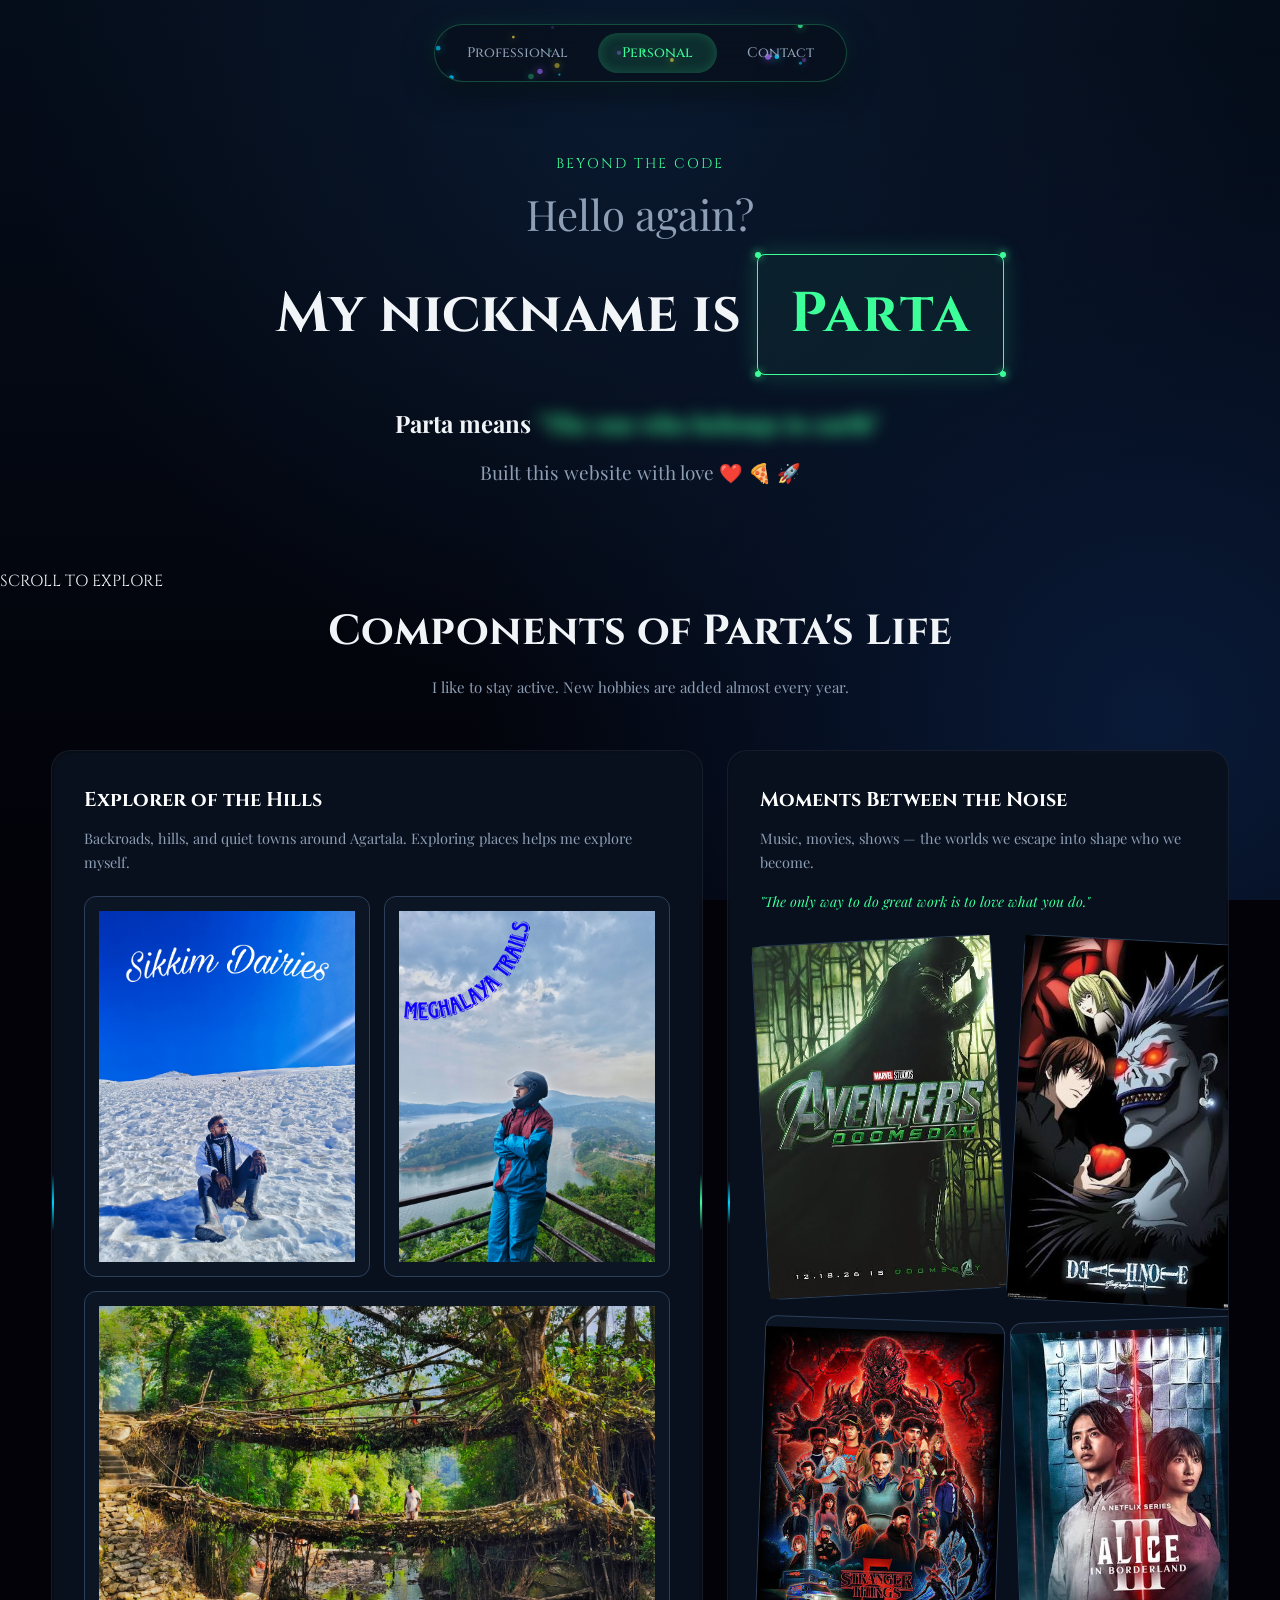
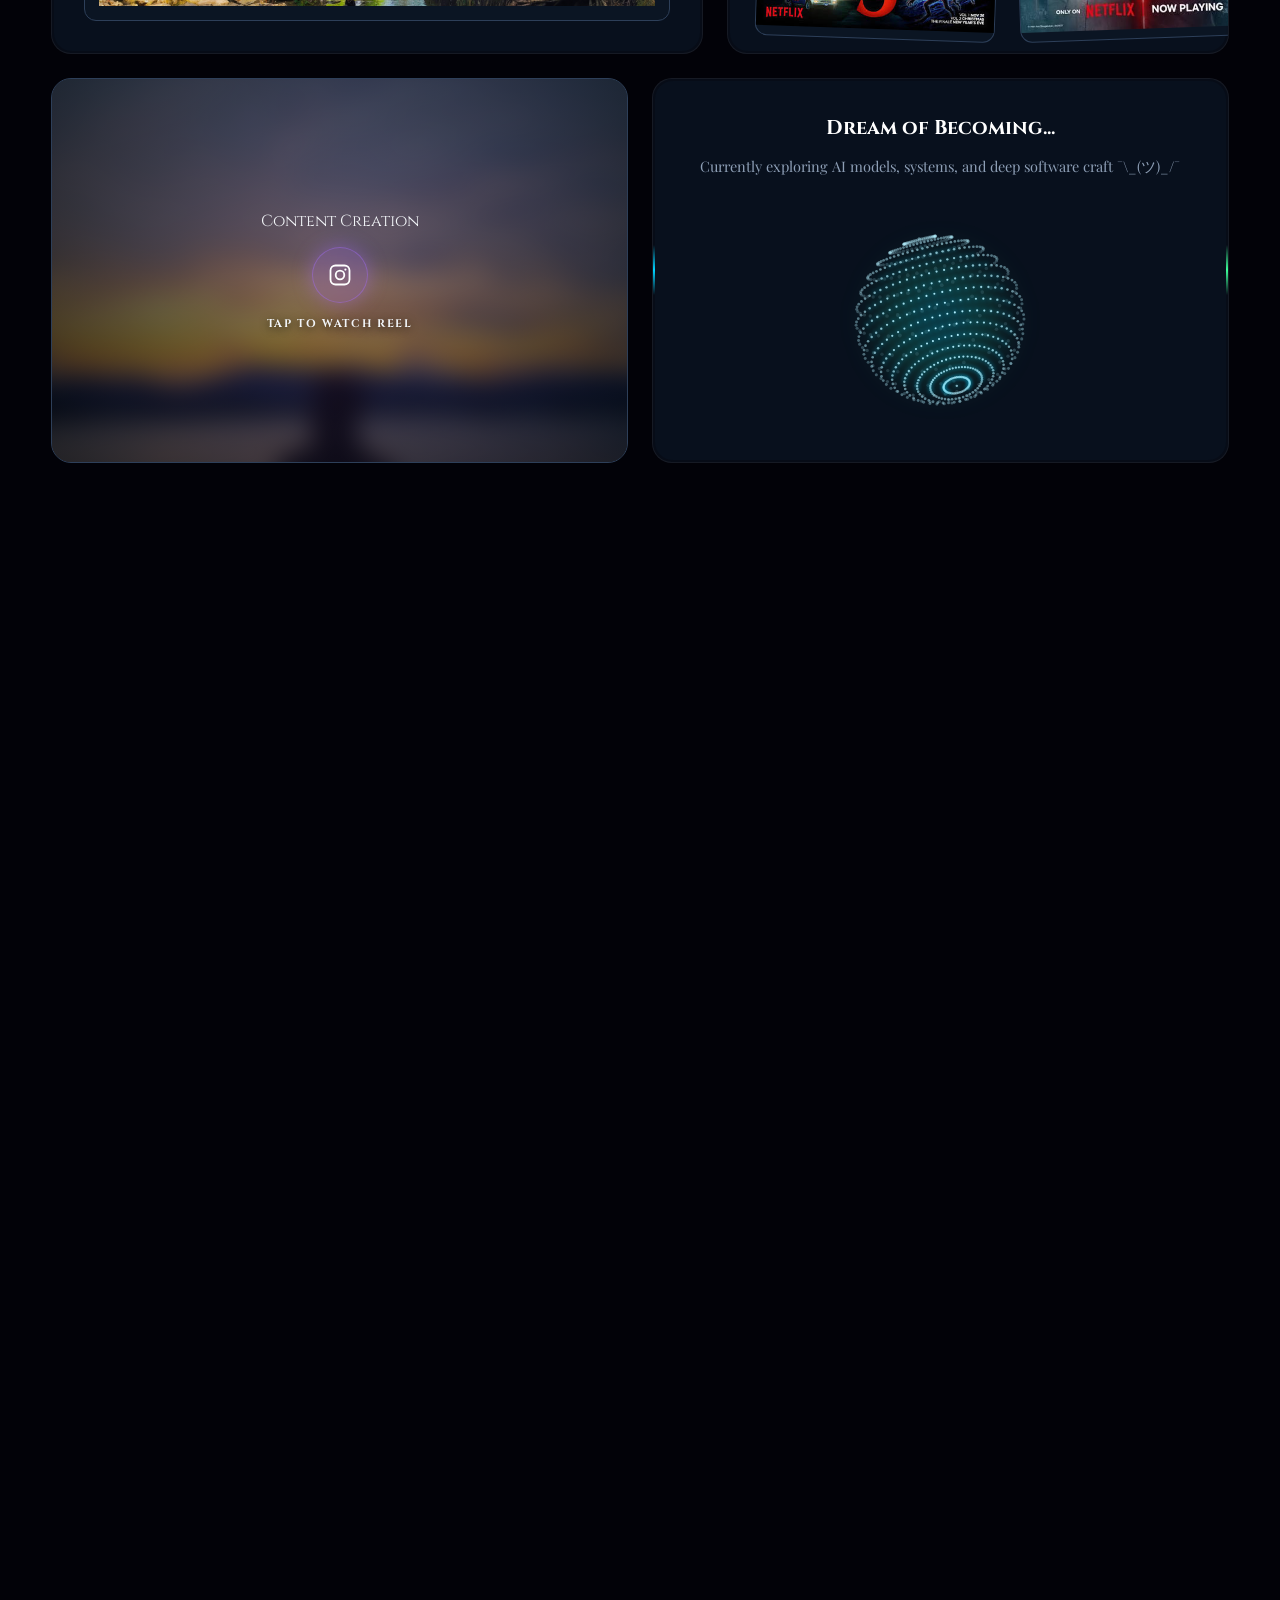
==== commit 95a30a72: "Update personal.html" ====
--- a/personal.html
+++ b/personal.html
@@ -53,7 +53,13 @@
   <p class="nick-blurb">Parta means<span class="blur-word" id="blurWord">"The one who belongs to earth"</span></p>
   <p class="nick-love">Built this website with love ❤️ 🍕 🚀</p>
 </section>
-
+<!-- Scroll Cue -->
+  <div class="scroll-indicator-wrap" id="scrollCue">
+    <span class="scroll-cue-text">SCROLL TO EXPLORE</span>
+    <div class="scroll-mouse">
+      <div class="scroll-wheel"></div>
+    </div>
+  </div>
 <!-- ===================== COMPONENTS OF LIFE ===================== -->
 <section class="csection pop-in" style="padding-top:0;">
   <h2 class="csection-heading">Components of Parta's Life</h2>
@@ -475,7 +481,7 @@
     }
   }
 
-  /* Scroll Progress & Floating Nav */
+  /* Scroll Progress, Floating Nav & Scroll Cue Toggle */
   const scrollFill = document.getElementById('scrollFill');
   const cnavFloat = document.getElementById('cnavFloat');
   window.addEventListener('scroll', () => {
@@ -483,10 +489,18 @@
     const pct = scrollable > 0 ? (window.scrollY / scrollable) * 100 : 0;
     if (scrollFill) scrollFill.style.height = pct + '%';
     if (cnavFloat) cnavFloat.classList.toggle('visible', window.scrollY > 300);
+    
+    // Auto fade-out the scroll cue
+    if (window.scrollY > 40) {
+      document.body.classList.add('has-scrolled');
+    } else {
+      document.body.classList.remove('has-scrolled');
+    }
   }, { passive:true });
 
-  /* Pop-in Observer */
+  /* 5. Smooth Section Pop-in Observer with Immediate Mount Trigger */
   const popEls = document.querySelectorAll('.pop-in');
+
   if ('IntersectionObserver' in window) {
     const io = new IntersectionObserver((entries) => {
       entries.forEach(entry => {
@@ -495,8 +509,24 @@
           io.unobserve(entry.target);
         }
       });
-    }, { threshold: 0.1 });
+    }, {
+      root: null,
+      // Pre-triggers elements within 80px of entering the bottom of the viewport
+      rootMargin: '0px 0px 80px 0px',
+      threshold: 0.05
+    });
+
     popEls.forEach(el => io.observe(el));
+
+    // Force an immediate evaluation on DOM load & first frame render
+    window.addEventListener('DOMContentLoaded', () => {
+      popEls.forEach(el => {
+        const rect = el.getBoundingClientRect();
+        if (rect.top < window.innerHeight + 100) {
+          el.classList.add('in-view');
+        }
+      });
+    });
   } else {
     popEls.forEach(el => el.classList.add('in-view'));
   }
@@ -597,4 +627,4 @@
   })();
 </script>
 </body>
-</html>+</html>
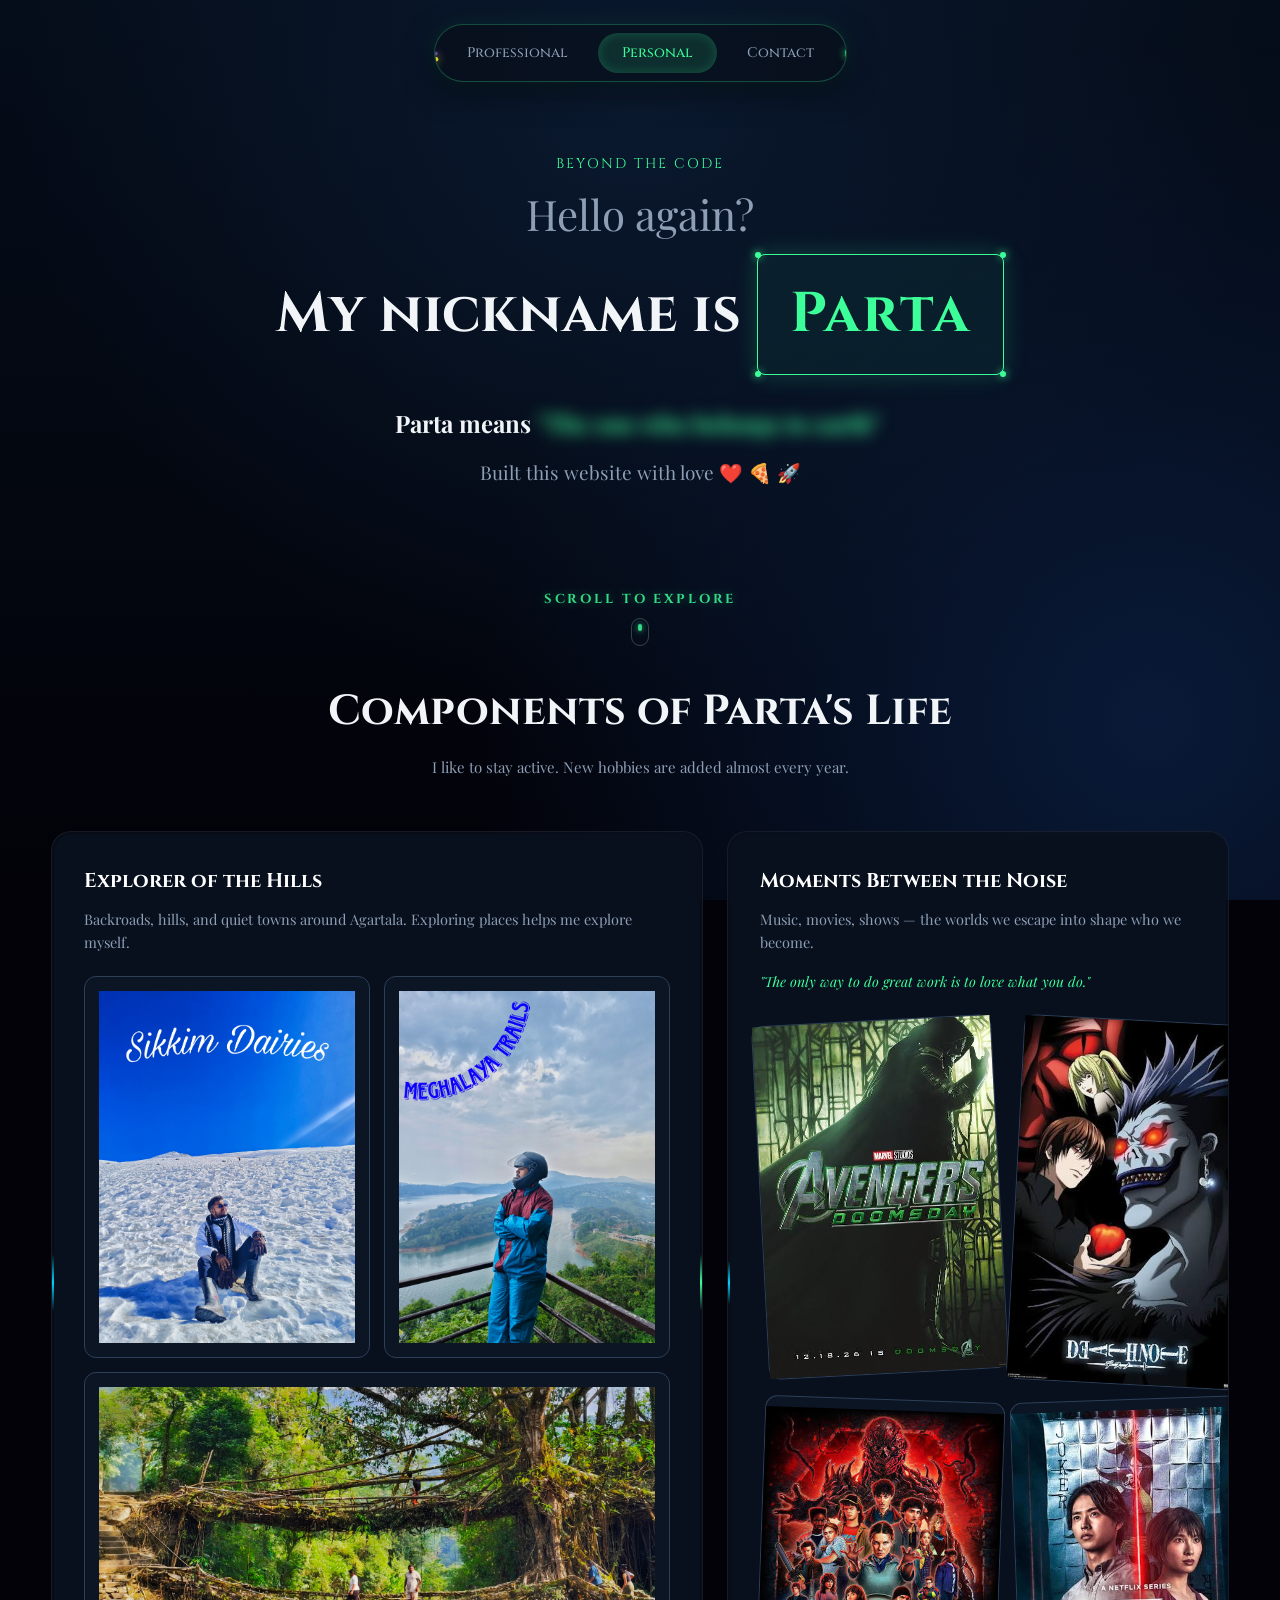
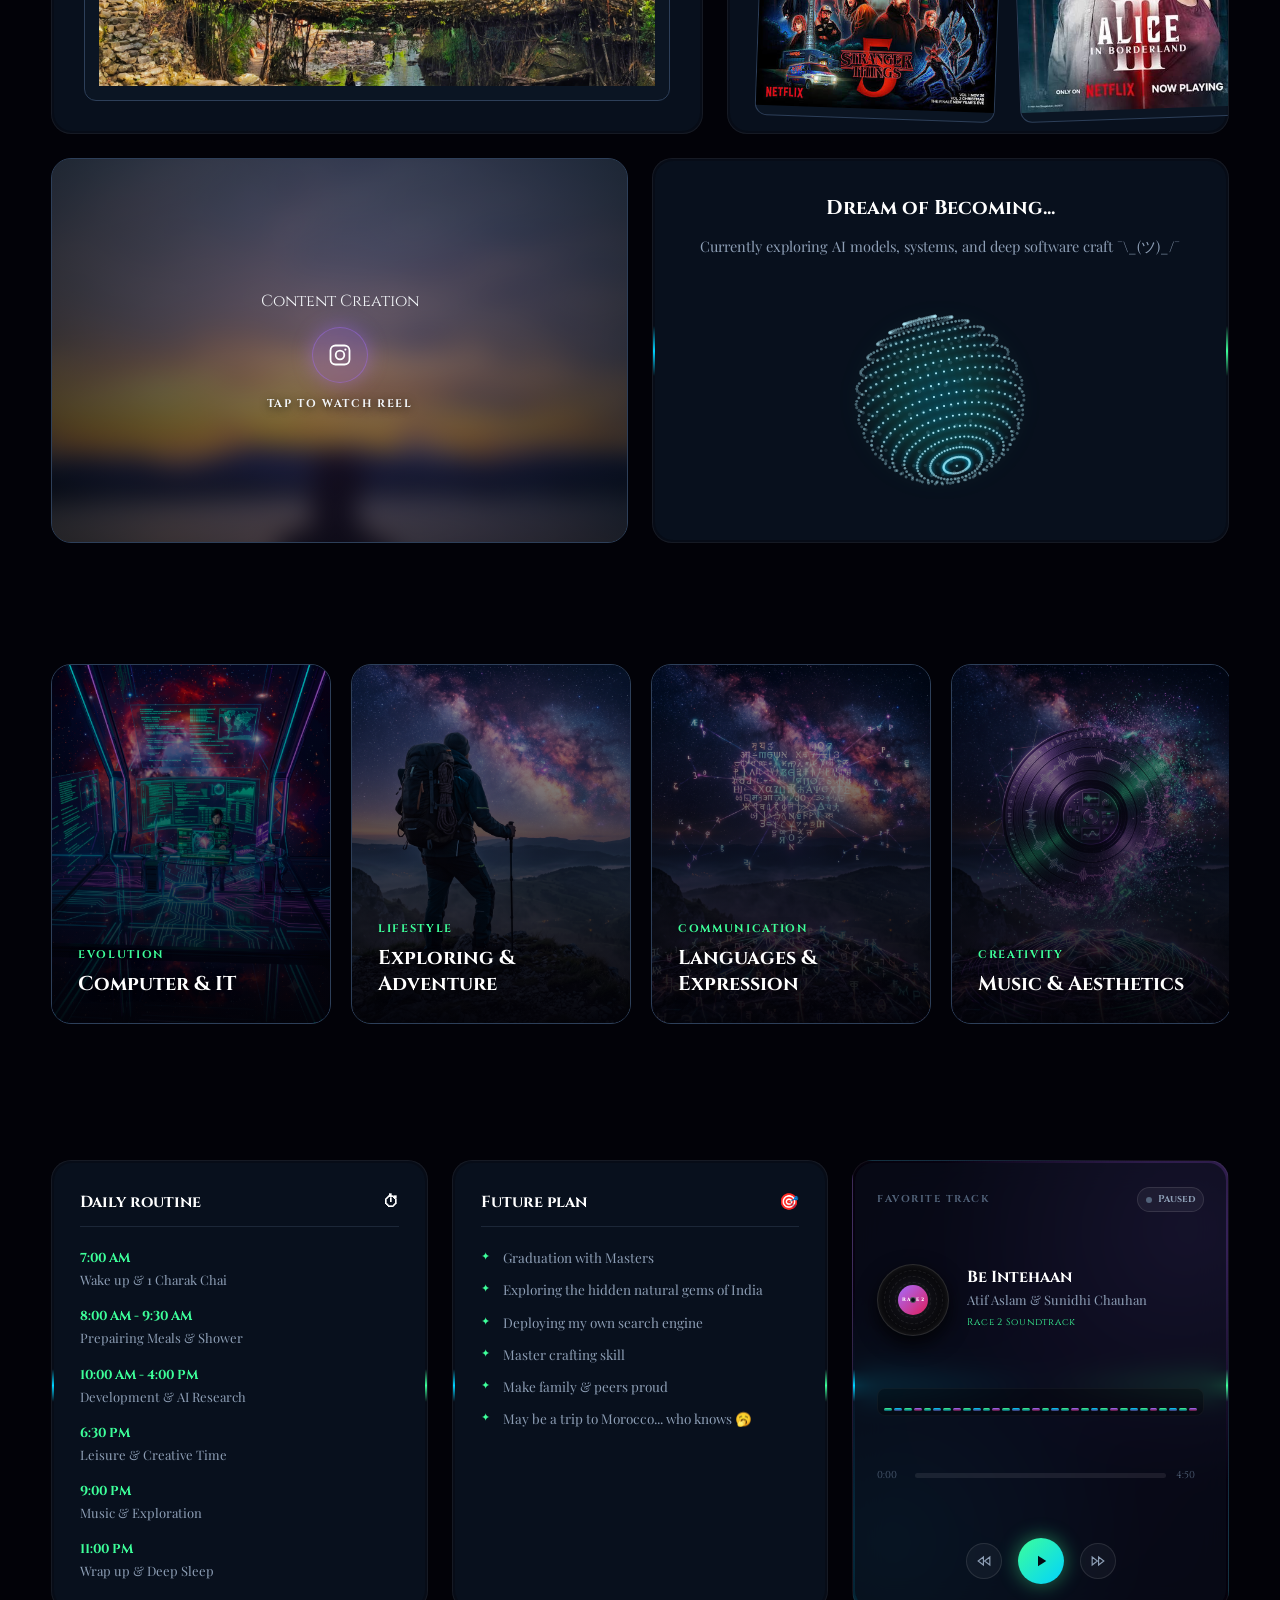
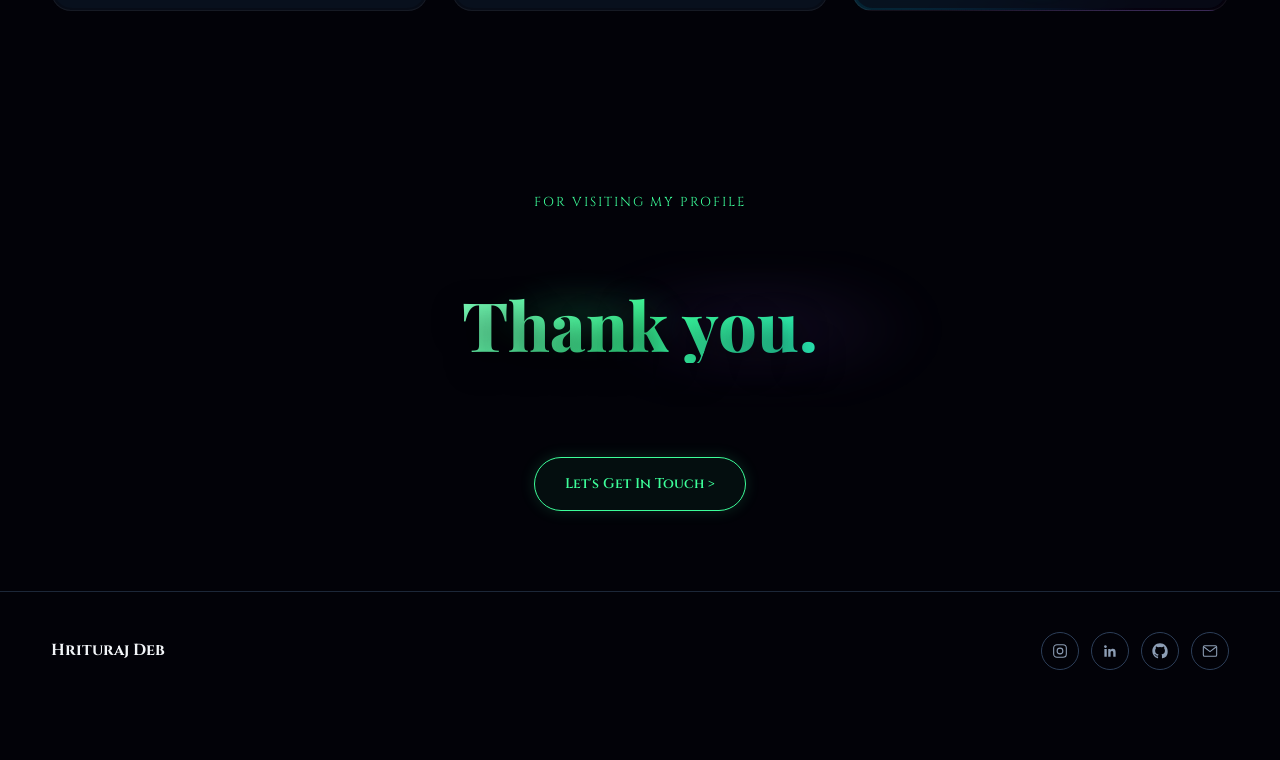
==== commit 6823e3fc: "Update personal.html" ====
--- a/personal.html
+++ b/personal.html
@@ -24,7 +24,7 @@
   <div class="cnav-container">
     <canvas id="fireflies-canvas"></canvas>
     <nav class="cnav">
-      <a href="professional.html" data-transition>Professional</a>
+      <a href="index.html" data-transition>Professional</a>
       <a href="personal.html" class="active">Personal</a>
       <a href="contact.html" data-transition>Contact</a>
     </nav>
@@ -32,7 +32,7 @@
 </div>
 
 <nav class="cnav-float" id="cnavFloat">
-  <a href="professional.html" data-transition>Professional</a>
+  <a href="index.html" data-transition>Professional</a>
   <a href="personal.html" class="active">Personal</a>
   <a href="contact.html" data-transition>Contact</a>
 </nav>
--- a/style-personal.css
+++ b/style-personal.css
@@ -1134,3 +1134,69 @@
   .collage-grid { grid-template-columns: 1fr 1fr; }
   .cfooter { justify-content: center; text-align: center; }
 }
+/* ===================== POP-IN REVEAL REFINEMENTS ===================== */
+.pop-in {
+  opacity: 0;
+  transform: translateY(28px);
+  transition: opacity 0.7s cubic-bezier(0.16, 1, 0.3, 1), transform 0.7s cubic-bezier(0.16, 1, 0.3, 1);
+  will-change: opacity, transform;
+}
+
+.pop-in.in-view {
+  opacity: 1;
+  transform: translateY(0);
+}
+/* ===================== FLOATING SCROLL INDICATOR ===================== */
+.scroll-indicator-wrap {
+  display: flex;
+  flex-direction: column;
+  align-items: center;
+  justify-content: center;
+  gap: 8px;
+  margin: 20px auto 30px;
+  opacity: 0.85;
+  transition: opacity 0.4s ease, transform 0.4s ease;
+  pointer-events: none;
+}
+
+.scroll-cue-text {
+  font-family: var(--mono);
+  font-size: 13px;
+  letter-spacing: 0.22em;
+  color: var(--accent);
+  font-weight: 700;
+  text-shadow: 0 0 10px rgba(61, 255, 154, 0.4);
+}
+
+.scroll-mouse {
+  width: 18px;
+  height: 28px;
+  border-radius: 10px;
+  border: 1.5px solid rgba(255, 255, 255, 0.25);
+  position: relative;
+  display: flex;
+  justify-content: center;
+}
+
+.scroll-wheel {
+  width: 4px;
+  height: 7px;
+  background: var(--accent);
+  border-radius: 2px;
+  position: absolute;
+  top: 5px;
+  animation: mouse-wheel-drop 1.6s ease-in-out infinite;
+  box-shadow: 0 0 6px var(--accent);
+}
+
+@keyframes mouse-wheel-drop {
+  0% { transform: translateY(0); opacity: 1; }
+  60% { transform: translateY(8px); opacity: 0; }
+  100% { transform: translateY(0); opacity: 0; }
+}
+
+/* Auto fade-out indicator once user begins scrolling */
+body.has-scrolled .scroll-indicator-wrap {
+  opacity: 0;
+  transform: translateY(-8px);
+}
